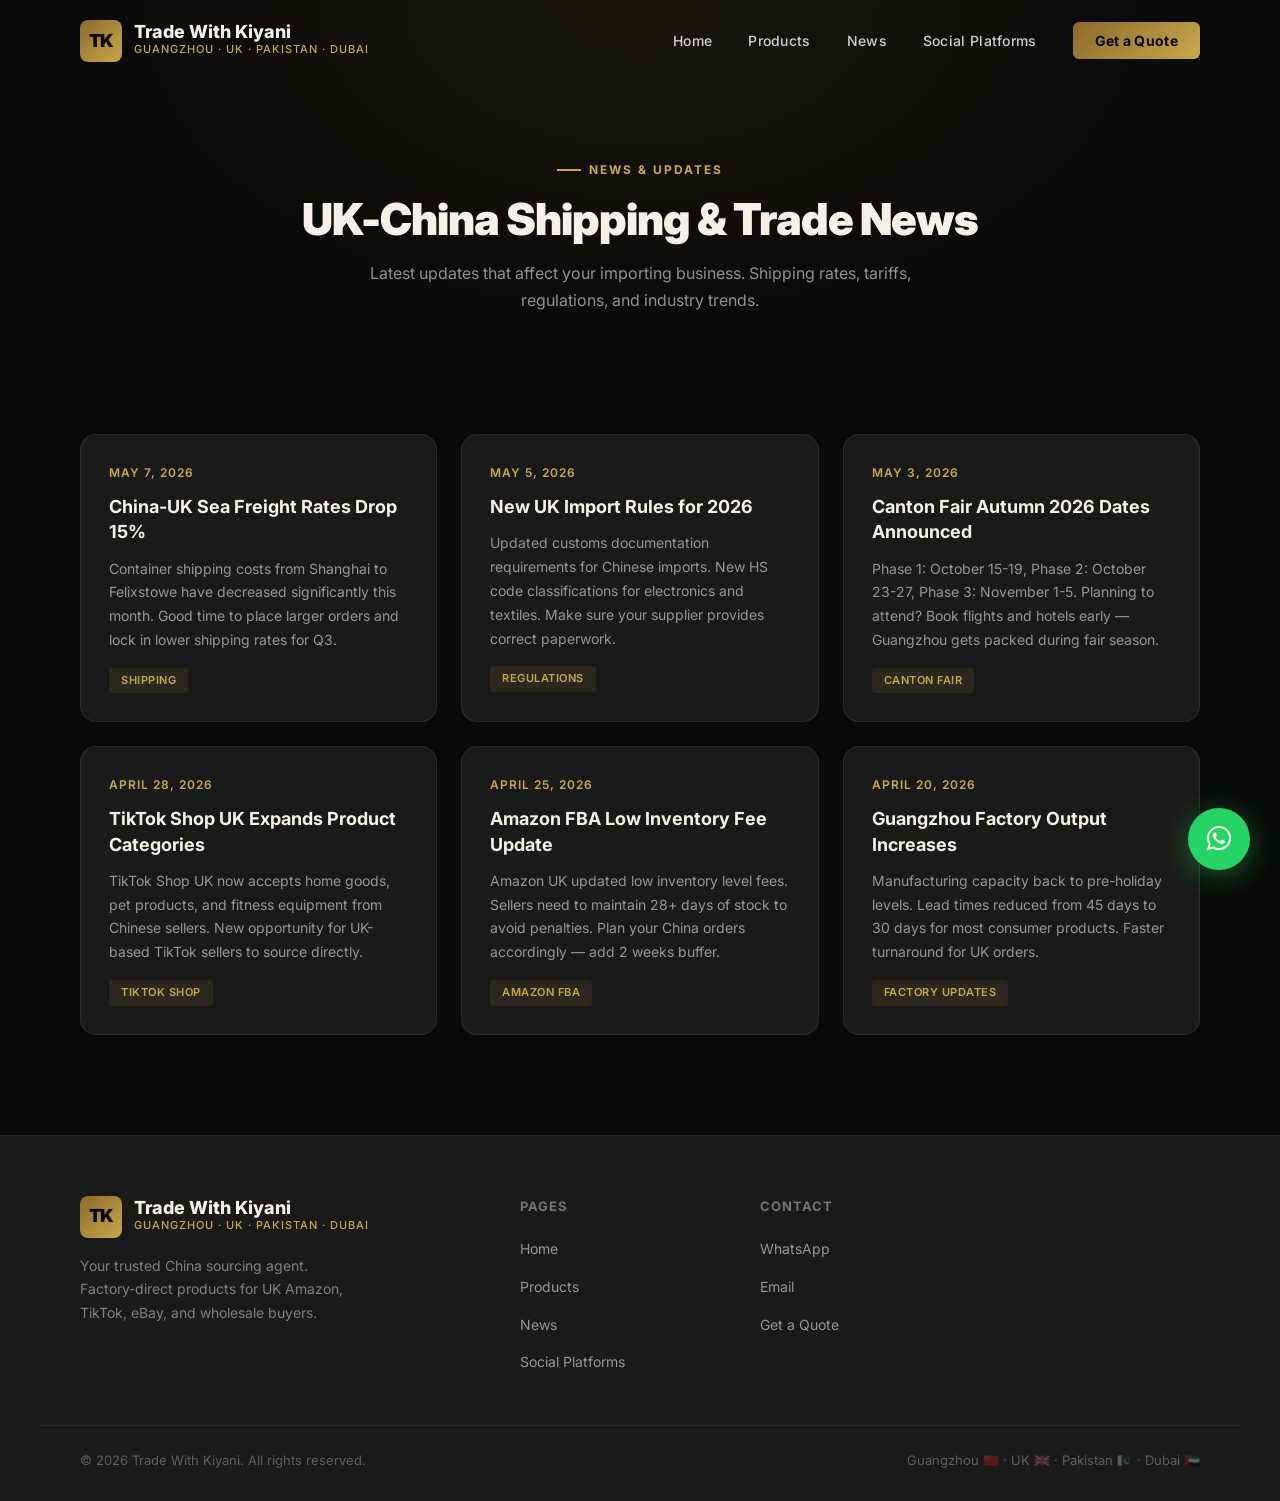
==== news.html @ b8f11bb5 "add website files" ====
<!DOCTYPE html>
<html lang="en">
<head>
    <meta charset="UTF-8">
    <meta name="viewport" content="width=device-width, initial-scale=1.0">
    <title>News | Trade With Kiyani — UK-China Shipping & Trade Updates</title>
    <meta name="description" content="Latest UK-China shipping rates, import regulations, Canton Fair dates, and trade news for Amazon FBA and TikTok Shop sellers.">
    <link href="https://fonts.googleapis.com/css2?family=Inter:wght@300;400;500;600;700;800;900&display=swap" rel="stylesheet">
    <link rel="stylesheet" href="https://cdnjs.cloudflare.com/ajax/libs/font-awesome/6.5.0/css/all.min.css">
    <link rel="stylesheet" href="css/style.css">
</head>
<body>

<!-- ─── NAVBAR ─── -->
<nav id="navbar">
    <div class="nav-container">
        <a href="index.html" class="nav-logo">
            <div class="logo-icon">TK</div>
            <div class="logo-text">
                <span>Trade With Kiyani</span>
                <span>Guangzhou · UK · Pakistan · Dubai</span>
            </div>
        </a>
        <ul class="nav-links">
            <li><a href="index.html">Home</a></li>
            <li><a href="products.html">Products</a></li>
            <li><a href="news.html">News</a></li>
            <li><a href="social-platforms.html">Social Platforms</a></li>
            <li><a href="index.html#contact" class="nav-cta">Get a Quote</a></li>
        </ul>
        <div class="hamburger" id="hamburger" onclick="toggleMenu()">
            <span></span><span></span><span></span>
        </div>
    </div>
</nav>

<!-- ─── MOBILE MENU ─── -->
<div class="mobile-menu" id="mobileMenu">
    <button class="mobile-close" onclick="toggleMenu()"><i class="fas fa-times"></i></button>
    <a href="index.html" onclick="toggleMenu()">Home</a>
    <a href="products.html" onclick="toggleMenu()">Products</a>
    <a href="news.html" onclick="toggleMenu()">News</a>
    <a href="social-platforms.html" onclick="toggleMenu()">Social Platforms</a>
    <a href="index.html#contact" onclick="toggleMenu()">Get a Quote</a>
</div>

<!-- ─── PAGE HEADER ─── -->
<section class="page-header">
    <div class="page-header-content">
        <div class="section-tag" style="justify-content:center; display:flex;">News & Updates</div>
        <h1 class="section-title" style="text-align:center;">UK-China Shipping & Trade News</h1>
        <p class="section-subtitle" style="margin:0 auto; text-align:center; max-width:600px;">
            Latest updates that affect your importing business. Shipping rates, tariffs, regulations, and industry trends.
        </p>
    </div>
</section>

<!-- ─── NEWS SECTION ─── -->
<section class="news" style="padding-top:40px;">
    <div class="section-container">
        <div class="news-grid">

            <!-- NEWS 1 — LATEST (always add new at top) -->
            <div class="news-card fade-in">
                <div class="news-date">May 7, 2026</div>
                <h3>China-UK Sea Freight Rates Drop 15%</h3>
                <p>Container shipping costs from Shanghai to Felixstowe have decreased significantly this month. Good time to place larger orders and lock in lower shipping rates for Q3.</p>
                <span class="news-tag">Shipping</span>
            </div>

            <!-- NEWS 2 -->
            <div class="news-card fade-in fade-in-delay-1">
                <div class="news-date">May 5, 2026</div>
                <h3>New UK Import Rules for 2026</h3>
                <p>Updated customs documentation requirements for Chinese imports. New HS code classifications for electronics and textiles. Make sure your supplier provides correct paperwork.</p>
                <span class="news-tag">Regulations</span>
            </div>

            <!-- NEWS 3 -->
            <div class="news-card fade-in fade-in-delay-2">
                <div class="news-date">May 3, 2026</div>
                <h3>Canton Fair Autumn 2026 Dates Announced</h3>
                <p>Phase 1: October 15-19, Phase 2: October 23-27, Phase 3: November 1-5. Planning to attend? Book flights and hotels early — Guangzhou gets packed during fair season.</p>
                <span class="news-tag">Canton Fair</span>
            </div>

            <!-- NEWS 4 -->
            <div class="news-card fade-in">
                <div class="news-date">April 28, 2026</div>
                <h3>TikTok Shop UK Expands Product Categories</h3>
                <p>TikTok Shop UK now accepts home goods, pet products, and fitness equipment from Chinese sellers. New opportunity for UK-based TikTok sellers to source directly.</p>
                <span class="news-tag">TikTok Shop</span>
            </div>

            <!-- NEWS 5 -->
            <div class="news-card fade-in fade-in-delay-1">
                <div class="news-date">April 25, 2026</div>
                <h3>Amazon FBA Low Inventory Fee Update</h3>
                <p>Amazon UK updated low inventory level fees. Sellers need to maintain 28+ days of stock to avoid penalties. Plan your China orders accordingly — add 2 weeks buffer.</p>
                <span class="news-tag">Amazon FBA</span>
            </div>

            <!-- NEWS 6 -->
            <div class="news-card fade-in fade-in-delay-2">
                <div class="news-date">April 20, 2026</div>
                <h3>Guangzhou Factory Output Increases</h3>
                <p>Manufacturing capacity back to pre-holiday levels. Lead times reduced from 45 days to 30 days for most consumer products. Faster turnaround for UK orders.</p>
                <span class="news-tag">Factory Updates</span>
            </div>

        </div>
    </div>
</section>

<!-- ─── FOOTER ─── -->
<footer>
    <div class="footer-grid">
        <div class="footer-brand">
            <a href="index.html" class="nav-logo" style="text-decoration:none;">
                <div class="logo-icon">TK</div>
                <div class="logo-text">
                    <span>Trade With Kiyani</span>
                    <span>Guangzhou · UK · Pakistan · Dubai</span>
                </div>
            </a>
            <p>Your trusted China sourcing agent. Factory-direct products for UK Amazon, TikTok, eBay, and wholesale buyers.</p>
        </div>
        <div class="footer-col">
            <h5>Pages</h5>
            <ul class="footer-links">
                <li><a href="index.html">Home</a></li>
                <li><a href="products.html">Products</a></li>
                <li><a href="news.html">News</a></li>
                <li><a href="social-platforms.html">Social Platforms</a></li>
            </ul>
        </div>
        <div class="footer-col">
            <h5>Contact</h5>
            <ul class="footer-links">
                <li><a href="https://wa.me/447775412819">WhatsApp</a></li>
                <li><a href="mailto:tradewithkiyani@gmail.com">Email</a></li>
                <li><a href="index.html#contact">Get a Quote</a></li>
            </ul>
        </div>
    </div>
    <div class="footer-bottom">
        <p>© 2026 Trade With Kiyani. All rights reserved.</p>
        <p>Guangzhou 🇨🇳 · UK 🇬🇧 · Pakistan 🇵🇰 · Dubai 🇦🇪</p>
    </div>
</footer>

<!-- ─── WHATSAPP FLOAT ─── -->
<div class="whatsapp-float">
    <div class="whatsapp-tooltip">Chat with Ali on WhatsApp</div>
    <a href="https://wa.me/447775412819" target="_blank" class="whatsapp-btn">
        <i class="fab fa-whatsapp"></i>
    </a>
</div>

<!-- ─── JAVASCRIPT ─── -->
<script>
    window.addEventListener('scroll', () => {
        const navbar = document.getElementById('navbar');
        if (window.scrollY > 50) navbar.classList.add('scrolled');
        else navbar.classList.remove('scrolled');
    });
    function toggleMenu() {
        document.getElementById('mobileMenu').classList.toggle('open');
    }
    const observer = new IntersectionObserver((entries) => {
        entries.forEach(entry => { if (entry.isIntersecting) entry.target.classList.add('visible'); });
    }, { threshold: 0.15 });
    document.querySelectorAll('.fade-in').forEach(el => observer.observe(el));
</script>

</body>
</html>
---- css/style.css ----
/* ─── TRADE WITH KIYANI — SHARED STYLES ─── */

* {
    margin: 0;
    padding: 0;
    box-sizing: border-box;
}

:root {
    --black: #0a0a0a;
    --dark: #111111;
    --dark-2: #1a1a1a;
    --dark-3: #222222;
    --gold: #C9A84C;
    --gold-light: #E8C97A;
    --gold-dark: #8B6B2A;
    --green: #25D366;
    --green-dark: #128C7E;
    --white: #F5F0E8;
    --grey: #888888;
    --transition: all 0.3s ease;
}

body {
    font-family: 'Inter', sans-serif;
    background-color: var(--black);
    color: var(--white);
    overflow-x: hidden;
    line-height: 1.6;
}

::-webkit-scrollbar {
    width: 6px;
}
::-webkit-scrollbar-track {
    background: var(--dark);
}
::-webkit-scrollbar-thumb {
    background: var(--gold);
    border-radius: 3px;
}

/* ─── NAVBAR ─── */
nav {
    position: fixed;
    top: 0;
    left: 0;
    width: 100%;
    z-index: 1000;
    padding: 20px 0;
    transition: var(--transition);
    background: transparent;
}

nav.scrolled {
    background: rgba(10, 10, 10, 0.97);
    padding: 14px 0;
    box-shadow: 0 2px 30px rgba(201, 168, 76, 0.15);
    border-bottom: 1px solid rgba(201, 168, 76, 0.2);
}

.nav-container {
    max-width: 1200px;
    margin: 0 auto;
    padding: 0 40px;
    display: flex;
    align-items: center;
    justify-content: space-between;
}

.nav-logo {
    display: flex;
    align-items: center;
    gap: 12px;
    text-decoration: none;
}

.logo-icon {
    width: 42px;
    height: 42px;
    background: linear-gradient(135deg, var(--gold-dark), var(--gold));
    border-radius: 8px;
    display: flex;
    align-items: center;
    justify-content: center;
    font-weight: 900;
    font-size: 18px;
    color: var(--black);
    letter-spacing: -1px;
}

.logo-text {
    display: flex;
    flex-direction: column;
}

.logo-text span:first-child {
    font-size: 18px;
    font-weight: 800;
    color: var(--white);
    line-height: 1;
}

.logo-text span:last-child {
    font-size: 11px;
    color: var(--gold);
    font-weight: 500;
    letter-spacing: 1px;
    text-transform: uppercase;
}

.nav-links {
    display: flex;
    align-items: center;
    gap: 36px;
    list-style: none;
}

.nav-links a {
    text-decoration: none;
    color: rgba(255, 255, 255, 0.8);
    font-size: 14px;
    font-weight: 500;
    transition: var(--transition);
    letter-spacing: 0.3px;
}

.nav-links a:hover {
    color: var(--gold);
}

.nav-cta {
    background: linear-gradient(135deg, var(--gold-dark), var(--gold)) !important;
    color: var(--black) !important;
    padding: 10px 22px !important;
    border-radius: 6px !important;
    font-weight: 700 !important;
    transition: var(--transition) !important;
}

.nav-cta:hover {
    background: var(--gold-light) !important;
    transform: translateY(-1px);
}

.hamburger {
    display: none;
    flex-direction: column;
    gap: 5px;
    cursor: pointer;
    padding: 4px;
}

.hamburger span {
    width: 26px;
    height: 2px;
    background: var(--white);
    border-radius: 2px;
    transition: var(--transition);
}

/* ─── HERO ─── */
.hero {
    min-height: 100vh;
    display: flex;
    align-items: center;
    position: relative;
    overflow: hidden;
    background: var(--black);
}

.hero-bg {
    position: absolute;
    inset: 0;
    background:
        radial-gradient(ellipse at 20% 50%, rgba(201, 168, 76, 0.12) 0%, transparent 60%),
        radial-gradient(ellipse at 80% 20%, rgba(201, 168, 76, 0.08) 0%, transparent 50%);
}

.hero-grid {
    position: absolute;
    inset: 0;
    background-image:
        linear-gradient(rgba(201, 168, 76, 0.04) 1px, transparent 1px),
        linear-gradient(90deg, rgba(201, 168, 76, 0.04) 1px, transparent 1px);
    background-size: 60px 60px;
}

.hero-container {
    max-width: 1200px;
    margin: 0 auto;
    padding: 120px 40px 80px;
    display: grid;
    grid-template-columns: 1fr 1fr;
    gap: 80px;
    align-items: center;
    position: relative;
    z-index: 2;
}

.hero-badge {
    display: inline-flex;
    align-items: center;
    gap: 8px;
    background: rgba(201, 168, 76, 0.12);
    border: 1px solid rgba(201, 168, 76, 0.3);
    border-radius: 50px;
    padding: 8px 16px;
    font-size: 12px;
    font-weight: 600;
    color: var(--gold);
    letter-spacing: 1px;
    text-transform: uppercase;
    margin-bottom: 24px;
}

.hero-badge i {
    font-size: 10px;
    animation: pulse 2s infinite;
}

@keyframes pulse {
    0%, 100% { opacity: 1; }
    50% { opacity: 0.4; }
}

.hero-title {
    font-size: clamp(36px, 5vw, 62px);
    font-weight: 900;
    line-height: 1.08;
    margin-bottom: 24px;
    letter-spacing: -1.5px;
}

.hero-title .accent {
    color: var(--gold);
    display: block;
}

.hero-subtitle {
    font-size: 17px;
    color: rgba(255, 255, 255, 0.65);
    line-height: 1.7;
    margin-bottom: 40px;
    max-width: 480px;
    font-weight: 400;
}

.hero-buttons {
    display: flex;
    gap: 16px;
    flex-wrap: wrap;
}

.btn-primary {
    display: inline-flex;
    align-items: center;
    gap: 10px;
    background: linear-gradient(135deg, var(--gold-dark), var(--gold));
    color: var(--black);
    padding: 16px 32px;
    border-radius: 8px;
    text-decoration: none;
    font-weight: 700;
    font-size: 15px;
    transition: var(--transition);
    border: 2px solid var(--gold);
}

.btn-primary:hover {
    background: var(--gold-light);
    border-color: var(--gold-light);
    transform: translateY(-2px);
    box-shadow: 0 12px 40px rgba(201, 168, 76, 0.35);
}

.btn-whatsapp {
    display: inline-flex;
    align-items: center;
    gap: 10px;
    background: linear-gradient(135deg, var(--green), var(--green-dark));
    color: var(--white);
    padding: 16px 32px;
    border-radius: 8px;
    text-decoration: none;
    font-weight: 700;
    font-size: 15px;
    transition: var(--transition);
    border: 2px solid var(--green);
}

.btn-whatsapp:hover {
    transform: translateY(-2px);
    box-shadow: 0 12px 40px rgba(37, 211, 102, 0.35);
}

.hero-stats {
    display: grid;
    grid-template-columns: repeat(3, 1fr);
    gap: 24px;
    margin-top: 60px;
    padding-top: 40px;
    border-top: 1px solid rgba(255, 255, 255, 0.08);
}

.stat-item {
    text-align: left;
}

.stat-number {
    font-size: 32px;
    font-weight: 900;
    color: var(--gold);
    line-height: 1;
    margin-bottom: 6px;
    letter-spacing: -1px;
}

.stat-label {
    font-size: 13px;
    color: rgba(255, 255, 255, 0.5);
    font-weight: 400;
    line-height: 1.4;
}

.hero-visual {
    position: relative;
}

.hero-card {
    background: var(--dark-2);
    border: 1px solid rgba(255, 255, 255, 0.08);
    border-radius: 20px;
    padding: 40px;
    position: relative;
    overflow: hidden;
}

.hero-card::before {
    content: '';
    position: absolute;
    top: 0;
    left: 0;
    right: 0;
    height: 3px;
    background: linear-gradient(90deg, var(--gold), transparent);
}

.card-header {
    display: flex;
    align-items: center;
    gap: 16px;
    margin-bottom: 32px;
}

.card-avatar {
    width: 64px;
    height: 64px;
    background: linear-gradient(135deg, var(--gold-dark), var(--gold));
    border-radius: 16px;
    display: flex;
    align-items: center;
    justify-content: center;
    font-size: 28px;
    font-weight: 900;
    color: var(--black);
    flex-shrink: 0;
}

.card-info h3 {
    font-size: 18px;
    font-weight: 700;
    margin-bottom: 4px;
    color: var(--white);
}

.card-info p {
    font-size: 13px;
    color: rgba(255, 255, 255, 0.5);
}

.card-info .location {
    display: flex;
    align-items: center;
    gap: 6px;
    color: var(--gold);
    font-size: 13px;
    font-weight: 500;
    margin-top: 4px;
}

.card-features {
    display: flex;
    flex-direction: column;
    gap: 16px;
}

.card-feature {
    display: flex;
    align-items: center;
    gap: 14px;
    padding: 14px 18px;
    background: rgba(255, 255, 255, 0.03);
    border: 1px solid rgba(255, 255, 255, 0.06);
    border-radius: 10px;
    transition: var(--transition);
}

.card-feature:hover {
    border-color: rgba(201, 168, 76, 0.3);
    background: rgba(201, 168, 76, 0.05);
}

.card-feature-icon {
    width: 36px;
    height: 36px;
    background: rgba(201, 168, 76, 0.15);
    border-radius: 8px;
    display: flex;
    align-items: center;
    justify-content: center;
    color: var(--gold);
    font-size: 14px;
    flex-shrink: 0;
}

.card-feature-text {
    font-size: 14px;
    font-weight: 500;
    color: rgba(255, 255, 255, 0.85);
}

.card-feature-sub {
    font-size: 12px;
    color: rgba(255, 255, 255, 0.4);
    margin-top: 2px;
}

.floating-badge {
    position: absolute;
    bottom: -16px;
    right: 30px;
    background: var(--green);
    color: var(--white);
    padding: 10px 20px;
    border-radius: 50px;
    font-size: 13px;
    font-weight: 700;
    display: flex;
    align-items: center;
    gap: 8px;
    box-shadow: 0 8px 30px rgba(37, 211, 102, 0.4);
    animation: float 3s ease-in-out infinite;
}

@keyframes float {
    0%, 100% { transform: translateY(0); }
    50% { transform: translateY(-6px); }
}

/* ─── TRUST BAR ─── */
.trust-bar {
    background: var(--dark-2);
    border-top: 1px solid rgba(255, 255, 255, 0.06);
    border-bottom: 1px solid rgba(255, 255, 255, 0.06);
    padding: 20px 0;
}

.trust-bar-inner {
    max-width: 1200px;
    margin: 0 auto;
    padding: 0 40px;
    display: flex;
    align-items: center;
    justify-content: space-between;
    gap: 20px;
    flex-wrap: wrap;
}

.trust-item {
    display: flex;
    align-items: center;
    gap: 10px;
    font-size: 13px;
    color: rgba(255, 255, 255, 0.6);
    font-weight: 500;
}

.trust-item i {
    color: var(--gold);
    font-size: 14px;
}

/* ─── SECTION STYLES ─── */
section {
    padding: 100px 0;
}

.section-container {
    max-width: 1200px;
    margin: 0 auto;
    padding: 0 40px;
}

.section-tag {
    display: inline-flex;
    align-items: center;
    gap: 8px;
    font-size: 12px;
    font-weight: 700;
    color: var(--gold);
    letter-spacing: 2px;
    text-transform: uppercase;
    margin-bottom: 16px;
}

.section-tag::before {
    content: '';
    width: 24px;
    height: 2px;
    background: var(--gold);
}

.section-title {
    font-size: clamp(28px, 4vw, 44px);
    font-weight: 900;
    line-height: 1.1;
    letter-spacing: -1px;
    margin-bottom: 16px;
}

.section-subtitle {
    font-size: 16px;
    color: rgba(255, 255, 255, 0.55);
    line-height: 1.7;
    max-width: 560px;
}

.section-header {
    margin-bottom: 60px;
}

/* ─── PAGE HEADER ─── */
.page-header {
    padding: 160px 0 80px;
    text-align: center;
    position: relative;
    background: var(--black);
}

.page-header::before {
    content: '';
    position: absolute;
    inset: 0;
    background: radial-gradient(ellipse at 50% 0%, rgba(201, 168, 76, 0.08) 0%, transparent 60%);
}

.page-header-content {
    position: relative;
    z-index: 2;
}

/* ─── MARKETS ─── */
.markets {
    background: var(--dark);
}

.markets-grid {
    display: grid;
    grid-template-columns: repeat(3, 1fr);
    gap: 30px;
}

.market-card {
    background: var(--dark-2);
    border: 1px solid rgba(255, 255, 255, 0.07);
    border-radius: 20px;
    padding: 40px 32px;
    position: relative;
    overflow: hidden;
    transition: var(--transition);
}

.market-card::before {
    content: '';
    position: absolute;
    top: 0;
    left: 0;
    right: 0;
    height: 3px;
    background: var(--gold);
    transform: scaleX(0);
    transition: var(--transition);
}

.market-card:hover {
    border-color: rgba(201, 168, 76, 0.25);
    transform: translateY(-6px);
    box-shadow: 0 20px 60px rgba(0, 0, 0, 0.4);
}

.market-card:hover::before {
    transform: scaleX(1);
}

.market-flag {
    font-size: 52px;
    margin-bottom: 20px;
    display: block;
    line-height: 1;
}

.market-card h3 {
    font-size: 22px;
    font-weight: 800;
    margin-bottom: 8px;
    letter-spacing: -0.3px;
}

.market-sub {
    font-size: 13px;
    color: var(--gold);
    font-weight: 600;
    text-transform: uppercase;
    letter-spacing: 1px;
    margin-bottom: 16px;
}

.market-card p {
    font-size: 14px;
    color: rgba(255, 255, 255, 0.55);
    line-height: 1.7;
    margin-bottom: 24px;
}

.market-targets {
    list-style: none;
    display: flex;
    flex-direction: column;
    gap: 10px;
}

.market-targets li {
    display: flex;
    align-items: center;
    gap: 10px;
    font-size: 13px;
    color: rgba(255, 255, 255, 0.7);
}

.market-targets li i {
    color: var(--gold);
    font-size: 11px;
    flex-shrink: 0;
}

/* ─── HOW IT WORKS ─── */
.how-it-works {
    background: var(--black);
}

.steps-grid {
    display: grid;
    grid-template-columns: repeat(4, 1fr);
    gap: 0;
    position: relative;
}

.steps-grid::before {
    content: '';
    position: absolute;
    top: 40px;
    left: 12.5%;
    right: 12.5%;
    height: 1px;
    background: linear-gradient(90deg, transparent, var(--gold), var(--gold), transparent);
    opacity: 0.3;
}

.step-item {
    text-align: center;
    padding: 0 20px;
    position: relative;
}

.step-number {
    width: 80px;
    height: 80px;
    background: var(--dark-2);
    border: 2px solid rgba(201, 168, 76, 0.3);
    border-radius: 50%;
    display: flex;
    align-items: center;
    justify-content: center;
    margin: 0 auto 28px;
    font-size: 28px;
    font-weight: 900;
    color: var(--gold);
    position: relative;
    z-index: 2;
    transition: var(--transition);
}

.step-item:hover .step-number {
    background: var(--gold);
    color: var(--black);
    border-color: var(--gold);
    transform: scale(1.1);
}

.step-item h3 {
    font-size: 17px;
    font-weight: 800;
    margin-bottom: 12px;
}

.step-item p {
    font-size: 13px;
    color: rgba(255, 255, 255, 0.5);
    line-height: 1.7;
}

/* ─── PRODUCTS ─── */
.products {
    background: var(--dark);
}

.products-grid {
    display: grid;
    grid-template-columns: repeat(3, 1fr);
    gap: 24px;
}

.product-card {
    background: var(--dark-2);
    border: 1px solid rgba(255, 255, 255, 0.07);
    border-radius: 16px;
    overflow: hidden;
    transition: var(--transition);
}

.product-card:hover {
    border-color: rgba(201, 168, 76, 0.25);
    transform: translateY(-6px);
    box-shadow: 0 20px 60px rgba(0, 0, 0, 0.4);
}

.product-image {
    height: 200px;
    background: linear-gradient(135deg, var(--dark-3), var(--dark-2));
    display: flex;
    align-items: center;
    justify-content: center;
    font-size: 60px;
}

.product-info {
    padding: 24px;
}

.product-info h3 {
    font-size: 18px;
    font-weight: 700;
    margin-bottom: 8px;
}

.product-info p {
    font-size: 14px;
    color: rgba(255, 255, 255, 0.55);
    line-height: 1.6;
    margin-bottom: 16px;
}

.product-price {
    font-size: 20px;
    font-weight: 800;
    color: var(--gold);
    margin-bottom: 16px;
}

.product-btn {
    display: inline-flex;
    align-items: center;
    gap: 8px;
    background: rgba(201, 168, 76, 0.1);
    color: var(--gold);
    padding: 10px 20px;
    border-radius: 6px;
    text-decoration: none;
    font-weight: 600;
    font-size: 13px;
    border: 1px solid rgba(201, 168, 76, 0.3);
    transition: var(--transition);
}

.product-btn:hover {
    background: var(--gold);
    color: var(--black);
}

/* ─── NEWS ─── */
.news {
    background: var(--black);
}

.news-grid {
    display: grid;
    grid-template-columns: repeat(3, 1fr);
    gap: 24px;
}

.news-card {
    background: var(--dark-2);
    border: 1px solid rgba(255, 255, 255, 0.07);
    border-radius: 16px;
    padding: 28px;
    transition: var(--transition);
}

.news-card:hover {
    border-color: rgba(201, 168, 76, 0.25);
    transform: translateY(-4px);
}

.news-date {
    font-size: 12px;
    color: var(--gold);
    font-weight: 600;
    text-transform: uppercase;
    letter-spacing: 1px;
    margin-bottom: 12px;
}

.news-card h3 {
    font-size: 18px;
    font-weight: 700;
    margin-bottom: 12px;
    line-height: 1.4;
}

.news-card p {
    font-size: 14px;
    color: rgba(255, 255, 255, 0.55);
    line-height: 1.7;
}

.news-tag {
    display: inline-block;
    background: rgba(201, 168, 76, 0.1);
    color: var(--gold);
    padding: 4px 12px;
    border-radius: 4px;
    font-size: 11px;
    font-weight: 600;
    text-transform: uppercase;
    letter-spacing: 0.5px;
    margin-top: 16px;
}

/* ─── SOCIAL PLATFORMS ─── */
.social {
    background: var(--dark);
}

.social-grid {
    display: grid;
    grid-template-columns: repeat(2, 1fr);
    gap: 24px;
}

.social-card {
    background: var(--dark-2);
    border: 1px solid rgba(255, 255, 255, 0.07);
    border-radius: 16px;
    padding: 32px;
    text-align: center;
    transition: var(--transition);
    text-decoration: none;
    color: var(--white);
    display: flex;
    flex-direction: column;
    align-items: center;
    gap: 16px;
}

.social-card:hover {
    border-color: rgba(201, 168, 76, 0.25);
    transform: translateY(-4px);
}

.social-card i {
    font-size: 48px;
    margin-bottom: 8px;
}

.social-card.tiktok i { color: #69C9D0; }
.social-card.instagram i { color: #E4405F; }
.social-card.facebook i { color: #1877F2; }
.social-card.linkedin i { color: #0A66C2; }
.social-card.telegram i { color: #26A5E4; }
.social-card.snapchat i { color: #FFFC00; }

.social-card h3 {
    font-size: 20px;
    font-weight: 700;
}

.social-card p {
    font-size: 14px;
    color: rgba(255, 255, 255, 0.55);
}

.tiktok-embed {
    background: var(--dark-2);
    border: 1px solid rgba(255, 255, 255, 0.07);
    border-radius: 16px;
    padding: 40px;
    text-align: center;
    margin-top: 40px;
}

.tiktok-embed h3 {
    font-size: 22px;
    font-weight: 800;
    margin-bottom: 24px;
}

.tiktok-video-grid {
    display: grid;
    grid-template-columns: repeat(3, 1fr);
    gap: 24px;
}

.tiktok-video {
    height: 300px;
    background: linear-gradient(135deg, var(--dark-3), var(--dark-2));
    border-radius: 12px;
    display: flex;
    align-items: center;
    justify-content: center;
    font-size: 48px;
    position: relative;
}

.tiktok-play {
    width: 60px;
    height: 60px;
    background: rgba(255, 255, 255, 0.1);
    border-radius: 50%;
    display: flex;
    align-items: center;
    justify-content: center;
    color: var(--white);
    font-size: 24px;
    backdrop-filter: blur(10px);
}

/* ─── CONTACT ─── */
.contact {
    background: var(--dark);
}

.contact-grid {
    display: grid;
    grid-template-columns: 1fr 1.5fr;
    gap: 60px;
    align-items: start;
}

.contact-info h2 {
    font-size: clamp(24px, 3vw, 36px);
    font-weight: 900;
    line-height: 1.2;
    letter-spacing: -0.5px;
    margin-bottom: 16px;
}

.contact-info p {
    font-size: 15px;
    color: rgba(255, 255, 255, 0.55);
    line-height: 1.7;
    margin-bottom: 36px;
}

.contact-methods {
    display: flex;
    flex-direction: column;
    gap: 16px;
}

.contact-method {
    display: flex;
    align-items: center;
    gap: 16px;
    padding: 18px 20px;
    background: rgba(255, 255, 255, 0.04);
    border: 1px solid rgba(255, 255, 255, 0.07);
    border-radius: 12px;
    text-decoration: none;
    color: var(--white);
    transition: var(--transition);
}

.contact-method:hover {
    border-color: rgba(201, 168, 76, 0.3);
    transform: translateX(4px);
}

.contact-method-icon {
    width: 44px;
    height: 44px;
    background: rgba(201, 168, 76, 0.12);
    border-radius: 10px;
    display: flex;
    align-items: center;
    justify-content: center;
    color: var(--gold);
    font-size: 18px;
    flex-shrink: 0;
}

.contact-method-text span {
    display: block;
    font-size: 11px;
    color: rgba(255, 255, 255, 0.4);
    text-transform: uppercase;
    letter-spacing: 1px;
    margin-bottom: 2px;
}

.contact-method-text strong {
    font-size: 14px;
    font-weight: 600;
}

.form-embed {
    background: var(--dark-2);
    border: 1px solid rgba(255, 255, 255, 0.08);
    border-radius: 20px;
    padding: 40px;
}

.form-embed h3 {
    font-size: 22px;
    font-weight: 800;
    margin-bottom: 8px;
}

.form-embed p {
    font-size: 14px;
    color: rgba(255, 255, 255, 0.5);
    margin-bottom: 32px;
}

.form-link {
    display: inline-flex;
    align-items: center;
    gap: 10px;
    background: linear-gradient(135deg, var(--gold-dark), var(--gold));
    color: var(--black);
    padding: 16px 32px;
    border-radius: 8px;
    text-decoration: none;
    font-weight: 700;
    font-size: 15px;
    transition: var(--transition);
}

.form-link:hover {
    background: var(--gold-light);
    transform: translateY(-2px);
}

.form-iframe {
    width: 100%;
    height: 700px;
    border: none;
    border-radius: 12px;
}

/* ─── FOOTER ─── */
footer {
    background: var(--dark-2);
    border-top: 1px solid rgba(255, 255, 255, 0.06);
    padding: 60px 0 30px;
}

.footer-grid {
    max-width: 1200px;
    margin: 0 auto;
    padding: 0 40px;
    display: grid;
    grid-template-columns: 2fr 1fr 1fr 1fr;
    gap: 40px;
    margin-bottom: 50px;
}

.footer-brand p {
    font-size: 14px;
    color: rgba(255, 255, 255, 0.45);
    line-height: 1.7;
    margin-top: 16px;
    max-width: 280px;
}

.footer-col h5 {
    font-size: 13px;
    font-weight: 700;
    text-transform: uppercase;
    letter-spacing: 1px;
    color: rgba(255, 255, 255, 0.4);
    margin-bottom: 20px;
}

.footer-links {
    list-style: none;
    display: flex;
    flex-direction: column;
    gap: 12px;
}

.footer-links a {
    text-decoration: none;
    color: rgba(255, 255, 255, 0.55);
    font-size: 14px;
    transition: var(--transition);
}

.footer-links a:hover {
    color: var(--gold);
}

.footer-bottom {
    max-width: 1200px;
    margin: 0 auto;
    padding: 24px 40px 0;
    border-top: 1px solid rgba(255, 255, 255, 0.06);
    display: flex;
    align-items: center;
    justify-content: space-between;
    flex-wrap: wrap;
    gap: 16px;
}

.footer-bottom p {
    font-size: 13px;
    color: rgba(255, 255, 255, 0.3);
}

.footer-bottom a {
    color: var(--gold);
    text-decoration: none;
}

/* ─── WHATSAPP FLOAT ─── */
.whatsapp-float {
    position: fixed;
    bottom: 30px;
    right: 30px;
    z-index: 9999;
    display: flex;
    flex-direction: column;
    align-items: flex-end;
    gap: 12px;
}

.whatsapp-tooltip {
    background: var(--dark-2);
    border: 1px solid rgba(255, 255, 255, 0.1);
    border-radius: 10px;
    padding: 10px 16px;
    font-size: 13px;
    font-weight: 500;
    color: var(--white);
    white-space: nowrap;
    opacity: 0;
    transform: translateY(8px);
    transition: var(--transition);
    pointer-events: none;
}

.whatsapp-float:hover .whatsapp-tooltip {
    opacity: 1;
    transform: translateY(0);
}

.whatsapp-btn {
    width: 62px;
    height: 62px;
    background: var(--green);
    border-radius: 50%;
    display: flex;
    align-items: center;
    justify-content: center;
    text-decoration: none;
    box-shadow: 0 6px 30px rgba(37, 211, 102, 0.4);
    transition: var(--transition);
    animation: wa-pulse 3s ease-in-out infinite;
}

.whatsapp-btn:hover {
    transform: scale(1.12);
    box-shadow: 0 10px 40px rgba(37, 211, 102, 0.55);
}

.whatsapp-btn i {
    font-size: 28px;
    color: var(--white);
}

@keyframes wa-pulse {
    0%, 100% { box-shadow: 0 6px 30px rgba(37, 211, 102, 0.4); }
    50% { box-shadow: 0 6px 50px rgba(37, 211, 102, 0.7); }
}

/* ─── MOBILE MENU ─── */
.mobile-menu {
    position: fixed;
    top: 0;
    left: 0;
    width: 100%;
    height: 100vh;
    background: rgba(10, 10, 10, 0.98);
    z-index: 999;
    display: flex;
    flex-direction: column;
    align-items: center;
    justify-content: center;
    gap: 32px;
    opacity: 0;
    pointer-events: none;
    transition: opacity 0.3s ease;
}

.mobile-menu.open {
    opacity: 1;
    pointer-events: all;
}

.mobile-menu a {
    text-decoration: none;
    color: var(--white);
    font-size: 24px;
    font-weight: 700;
    transition: var(--transition);
}

.mobile-menu a:hover {
    color: var(--gold);
}

.mobile-close {
    position: absolute;
    top: 24px;
    right: 24px;
    background: none;
    border: none;
    color: var(--white);
    font-size: 28px;
    cursor: pointer;
}

/* ─── RESPONSIVE ─── */
@media (max-width: 1024px) {
    .markets-grid,
    .products-grid,
    .news-grid,
    .tiktok-video-grid { grid-template-columns: repeat(2, 1fr); }
    .social-grid { grid-template-columns: 1fr; }
    .footer-grid { grid-template-columns: 1fr 1fr; }
    .contact-grid { grid-template-columns: 1fr; }
}

@media (max-width: 768px) {
    section { padding: 70px 0; }
    .nav-links { display: none; }
    .hamburger { display: flex; }
    .hero-container { grid-template-columns: 1fr; gap: 50px; padding: 100px 24px 60px; }
    .hero-stats { grid-template-columns: repeat(3, 1fr); }
    .steps-grid { grid-template-columns: repeat(2, 1fr); gap: 30px; }
    .steps-grid::before { display: none; }
    .markets-grid,
    .products-grid,
    .news-grid,
    .tiktok-video-grid { grid-template-columns: 1fr; }
    .section-container { padding: 0 24px; }
    .nav-container { padding: 0 24px; }
    .trust-bar-inner { padding: 0 24px; }
    .footer-bottom { padding: 20px 24px 0; flex-direction: column; text-align: center; }
    .hero-buttons { flex-direction: column; }
    .btn-primary, .btn-whatsapp { justify-content: center; }
    .form-embed { padding: 28px 24px; }
}

@media (max-width: 480px) {
    .hero-stats { grid-template-columns: 1fr; gap: 16px; }
    .steps-grid { grid-template-columns: 1fr; }
}

/* ─── ANIMATIONS ─── */
.fade-in {
    opacity: 0;
    transform: translateY(30px);
    transition: opacity 0.6s ease, transform 0.6s ease;
}

.fade-in.visible {
    opacity: 1;
    transform: translateY(0);
}

.fade-in-delay-1 { transition-delay: 0.1s; }
.fade-in-delay-2 { transition-delay: 0.2s; }
.fade-in-delay-3 { transition-delay: 0.3s; }
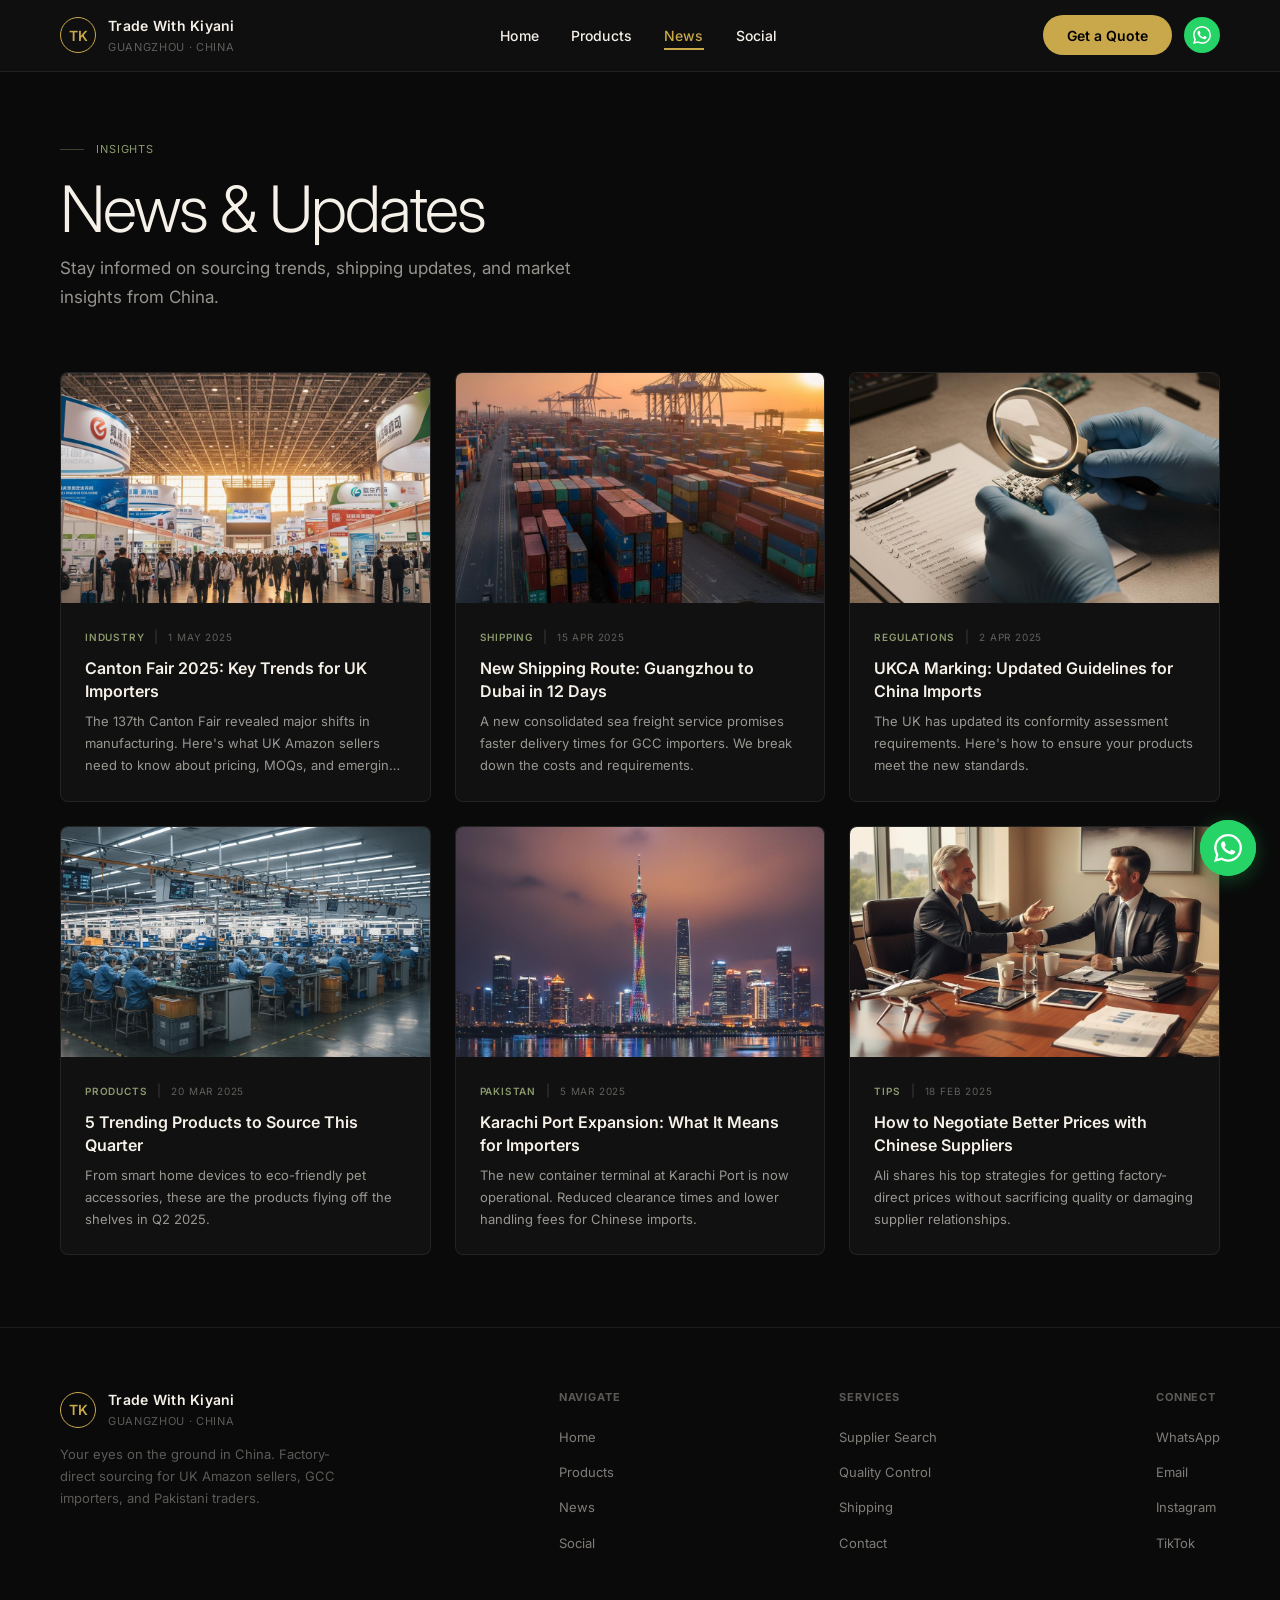
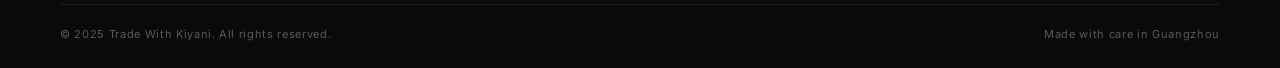
==== commit aeb485c5: "version 2 Tradeofkiyani" ====
--- a/news.html
+++ b/news.html
@@ -1,177 +1,181 @@
 <!DOCTYPE html>
 <html lang="en">
 <head>
-    <meta charset="UTF-8">
-    <meta name="viewport" content="width=device-width, initial-scale=1.0">
-    <title>News | Trade With Kiyani — UK-China Shipping & Trade Updates</title>
-    <meta name="description" content="Latest UK-China shipping rates, import regulations, Canton Fair dates, and trade news for Amazon FBA and TikTok Shop sellers.">
-    <link href="https://fonts.googleapis.com/css2?family=Inter:wght@300;400;500;600;700;800;900&display=swap" rel="stylesheet">
-    <link rel="stylesheet" href="https://cdnjs.cloudflare.com/ajax/libs/font-awesome/6.5.0/css/all.min.css">
-    <link rel="stylesheet" href="css/style.css">
+  <meta charset="UTF-8" />
+  <meta name="viewport" content="width=device-width, initial-scale=1.0" />
+  <title>News | Trade With Kiyani — Sourcing Insights & Updates</title>
+  <meta name="description" content="Stay informed on sourcing trends, shipping updates, and market insights from China for UK, GCC, and Pakistan importers." />
+  <link rel="preconnect" href="https://fonts.googleapis.com" />
+  <link rel="stylesheet" href="https://fonts.googleapis.com/css2?family=Inter:wght@300;400;500;600;700&display=swap" />
+  <link rel="stylesheet" href="css/style.css" />
 </head>
 <body>
 
-<!-- ─── NAVBAR ─── -->
-<nav id="navbar">
-    <div class="nav-container">
-        <a href="index.html" class="nav-logo">
-            <div class="logo-icon">TK</div>
-            <div class="logo-text">
-                <span>Trade With Kiyani</span>
-                <span>Guangzhou · UK · Pakistan · Dubai</span>
-            </div>
-        </a>
-        <ul class="nav-links">
-            <li><a href="index.html">Home</a></li>
-            <li><a href="products.html">Products</a></li>
-            <li><a href="news.html">News</a></li>
-            <li><a href="social-platforms.html">Social Platforms</a></li>
-            <li><a href="index.html#contact" class="nav-cta">Get a Quote</a></li>
-        </ul>
-        <div class="hamburger" id="hamburger" onclick="toggleMenu()">
-            <span></span><span></span><span></span>
-        </div>
+<!-- ==================== NAVIGATION ==================== -->
+<nav class="navbar scrolled" id="navbar">
+  <div class="nav-container">
+    <a href="index.html" class="nav-logo">
+      <div class="logo-icon">TK</div>
+      <div><div class="logo-text">Trade With Kiyani</div><div class="logo-sub">Guangzhou &middot; China</div></div>
+    </a>
+    <ul class="nav-links">
+      <li><a href="index.html">Home</a></li>
+      <li><a href="products.html">Products</a></li>
+      <li><a href="news.html" class="active">News</a></li>
+      <li><a href="social.html">Social</a></li>
+    </ul>
+    <div style="display:flex;align-items:center;gap:12px;" class="nav-cta-group">
+      <a href="index.html#contact" class="nav-cta">Get a Quote</a>
+      <a href="https://wa.me/447775412819" target="_blank" class="nav-whatsapp" aria-label="WhatsApp">
+        <svg width="18" height="18" viewBox="0 0 24 24" fill="white"><path d="M17.472 14.382c-.297-.149-1.758-.867-2.03-.967-.273-.099-.471-.148-.67.15-.197.297-.767.966-.94 1.164-.173.199-.347.223-.644.075-.297-.15-1.255-.463-2.39-1.475-.883-.788-1.48-1.761-1.653-2.059-.173-.297-.018-.458.13-.606.134-.133.298-.347.446-.52.149-.174.198-.298.298-.497.099-.198.05-.371-.025-.52-.075-.149-.669-1.612-.916-2.207-.242-.579-.487-.5-.669-.51-.173-.008-.371-.01-.57-.01-.198 0-.52.074-.792.372-.272.297-1.04 1.016-1.04 2.479 0 1.462 1.065 2.875 1.213 3.074.149.198 2.096 3.2 5.077 4.487.709.306 1.262.489 1.694.625.712.227 1.36.195 1.871.118.571-.085 1.758-.719 2.006-1.413.248-.694.248-1.289.173-1.413-.074-.124-.272-.198-.57-.347m-5.421 7.403h-.004a9.87 9.87 0 01-5.031-1.378l-.361-.214-3.741.982.998-3.648-.235-.374a9.86 9.86 0 01-1.51-5.26c.001-5.45 4.436-9.884 9.888-9.884 2.64 0 5.122 1.03 6.988 2.898a9.825 9.825 0 012.893 6.994c-.003 5.45-4.437 9.884-9.885 9.884m8.413-18.297A11.815 11.815 0 0012.05 0C5.495 0 .16 5.335.157 11.892c0 2.096.547 4.142 1.588 5.945L.057 24l6.305-1.654a11.882 11.882 0 005.683 1.448h.005c6.554 0 11.89-5.335 11.893-11.893a11.821 11.821 0 00-3.48-8.413z"/></svg>
+      </a>
     </div>
+    <button class="hamburger" id="hamburger" onclick="toggleMenu()" aria-label="Menu"><span></span><span></span><span></span></button>
+  </div>
 </nav>
 
-<!-- ─── MOBILE MENU ─── -->
 <div class="mobile-menu" id="mobileMenu">
-    <button class="mobile-close" onclick="toggleMenu()"><i class="fas fa-times"></i></button>
-    <a href="index.html" onclick="toggleMenu()">Home</a>
-    <a href="products.html" onclick="toggleMenu()">Products</a>
-    <a href="news.html" onclick="toggleMenu()">News</a>
-    <a href="social-platforms.html" onclick="toggleMenu()">Social Platforms</a>
-    <a href="index.html#contact" onclick="toggleMenu()">Get a Quote</a>
+  <button class="mobile-close" onclick="toggleMenu()">&times;</button>
+  <a href="index.html" onclick="toggleMenu()">Home</a>
+  <a href="products.html" onclick="toggleMenu()">Products</a>
+  <a href="news.html" onclick="toggleMenu()">News</a>
+  <a href="social.html" onclick="toggleMenu()">Social</a>
 </div>
 
-<!-- ─── PAGE HEADER ─── -->
+<!-- ==================== PAGE HEADER ==================== -->
 <section class="page-header">
-    <div class="page-header-content">
-        <div class="section-tag" style="justify-content:center; display:flex;">News & Updates</div>
-        <h1 class="section-title" style="text-align:center;">UK-China Shipping & Trade News</h1>
-        <p class="section-subtitle" style="margin:0 auto; text-align:center; max-width:600px;">
-            Latest updates that affect your importing business. Shipping rates, tariffs, regulations, and industry trends.
-        </p>
+  <div class="container">
+    <div class="section-label">
+      <span class="section-label-line"></span>
+      <span class="section-label-text">Insights</span>
     </div>
+    <h1>News &amp; Updates</h1>
+    <p>Stay informed on sourcing trends, shipping updates, and market insights from China.</p>
+  </div>
 </section>
 
-<!-- ─── NEWS SECTION ─── -->
-<section class="news" style="padding-top:40px;">
-    <div class="section-container">
-        <div class="news-grid">
+<!-- ==================== NEWS GRID ==================== -->
+<section class="section" style="padding-top:0;">
+  <div class="container">
+    <div class="news-grid">
 
-            <!-- NEWS 1 — LATEST (always add new at top) -->
-            <div class="news-card fade-in">
-                <div class="news-date">May 7, 2026</div>
-                <h3>China-UK Sea Freight Rates Drop 15%</h3>
-                <p>Container shipping costs from Shanghai to Felixstowe have decreased significantly this month. Good time to place larger orders and lock in lower shipping rates for Q3.</p>
-                <span class="news-tag">Shipping</span>
-            </div>
+      <article class="news-card fade-in fade-in-delay-1">
+        <div class="news-image"><img src="images/carousel-canton-fair.jpg" alt="Canton Fair 2025" loading="lazy"></div>
+        <div class="news-body">
+          <div class="news-meta">
+            <span class="news-category">Industry</span>
+            <span class="news-divider">|</span>
+            <span class="news-date">1 May 2025</span>
+          </div>
+          <h3 class="news-title">Canton Fair 2025: Key Trends for UK Importers</h3>
+          <p class="news-excerpt">The 137th Canton Fair revealed major shifts in manufacturing. Here's what UK Amazon sellers need to know about pricing, MOQs, and emerging product categories.</p>
+        </div>
+      </article>
 
-            <!-- NEWS 2 -->
-            <div class="news-card fade-in fade-in-delay-1">
-                <div class="news-date">May 5, 2026</div>
-                <h3>New UK Import Rules for 2026</h3>
-                <p>Updated customs documentation requirements for Chinese imports. New HS code classifications for electronics and textiles. Make sure your supplier provides correct paperwork.</p>
-                <span class="news-tag">Regulations</span>
-            </div>
+      <article class="news-card fade-in fade-in-delay-2">
+        <div class="news-image"><img src="images/carousel-shipping-containers.jpg" alt="New Shipping Route" loading="lazy"></div>
+        <div class="news-body">
+          <div class="news-meta">
+            <span class="news-category">Shipping</span>
+            <span class="news-divider">|</span>
+            <span class="news-date">15 Apr 2025</span>
+          </div>
+          <h3 class="news-title">New Shipping Route: Guangzhou to Dubai in 12 Days</h3>
+          <p class="news-excerpt">A new consolidated sea freight service promises faster delivery times for GCC importers. We break down the costs and requirements.</p>
+        </div>
+      </article>
 
-            <!-- NEWS 3 -->
-            <div class="news-card fade-in fade-in-delay-2">
-                <div class="news-date">May 3, 2026</div>
-                <h3>Canton Fair Autumn 2026 Dates Announced</h3>
-                <p>Phase 1: October 15-19, Phase 2: October 23-27, Phase 3: November 1-5. Planning to attend? Book flights and hotels early — Guangzhou gets packed during fair season.</p>
-                <span class="news-tag">Canton Fair</span>
-            </div>
+      <article class="news-card fade-in fade-in-delay-3">
+        <div class="news-image"><img src="images/carousel-product-inspection.jpg" alt="UKCA Marking" loading="lazy"></div>
+        <div class="news-body">
+          <div class="news-meta">
+            <span class="news-category">Regulations</span>
+            <span class="news-divider">|</span>
+            <span class="news-date">2 Apr 2025</span>
+          </div>
+          <h3 class="news-title">UKCA Marking: Updated Guidelines for China Imports</h3>
+          <p class="news-excerpt">The UK has updated its conformity assessment requirements. Here's how to ensure your products meet the new standards.</p>
+        </div>
+      </article>
 
-            <!-- NEWS 4 -->
-            <div class="news-card fade-in">
-                <div class="news-date">April 28, 2026</div>
-                <h3>TikTok Shop UK Expands Product Categories</h3>
-                <p>TikTok Shop UK now accepts home goods, pet products, and fitness equipment from Chinese sellers. New opportunity for UK-based TikTok sellers to source directly.</p>
-                <span class="news-tag">TikTok Shop</span>
-            </div>
+      <article class="news-card fade-in fade-in-delay-1">
+        <div class="news-image"><img src="images/carousel-factory-floor.jpg" alt="Trending Products" loading="lazy"></div>
+        <div class="news-body">
+          <div class="news-meta">
+            <span class="news-category">Products</span>
+            <span class="news-divider">|</span>
+            <span class="news-date">20 Mar 2025</span>
+          </div>
+          <h3 class="news-title">5 Trending Products to Source This Quarter</h3>
+          <p class="news-excerpt">From smart home devices to eco-friendly pet accessories, these are the products flying off the shelves in Q2 2025.</p>
+        </div>
+      </article>
 
-            <!-- NEWS 5 -->
-            <div class="news-card fade-in fade-in-delay-1">
-                <div class="news-date">April 25, 2026</div>
-                <h3>Amazon FBA Low Inventory Fee Update</h3>
-                <p>Amazon UK updated low inventory level fees. Sellers need to maintain 28+ days of stock to avoid penalties. Plan your China orders accordingly — add 2 weeks buffer.</p>
-                <span class="news-tag">Amazon FBA</span>
-            </div>
+      <article class="news-card fade-in fade-in-delay-2">
+        <div class="news-image"><img src="images/carousel-guangzhou-skyline.jpg" alt="Karachi Port" loading="lazy"></div>
+        <div class="news-body">
+          <div class="news-meta">
+            <span class="news-category">Pakistan</span>
+            <span class="news-divider">|</span>
+            <span class="news-date">5 Mar 2025</span>
+          </div>
+          <h3 class="news-title">Karachi Port Expansion: What It Means for Importers</h3>
+          <p class="news-excerpt">The new container terminal at Karachi Port is now operational. Reduced clearance times and lower handling fees for Chinese imports.</p>
+        </div>
+      </article>
 
-            <!-- NEWS 6 -->
-            <div class="news-card fade-in fade-in-delay-2">
-                <div class="news-date">April 20, 2026</div>
-                <h3>Guangzhou Factory Output Increases</h3>
-                <p>Manufacturing capacity back to pre-holiday levels. Lead times reduced from 45 days to 30 days for most consumer products. Faster turnaround for UK orders.</p>
-                <span class="news-tag">Factory Updates</span>
-            </div>
+      <article class="news-card fade-in fade-in-delay-3">
+        <div class="news-image"><img src="images/carousel-negotiation.jpg" alt="Negotiation Tips" loading="lazy"></div>
+        <div class="news-body">
+          <div class="news-meta">
+            <span class="news-category">Tips</span>
+            <span class="news-divider">|</span>
+            <span class="news-date">18 Feb 2025</span>
+          </div>
+          <h3 class="news-title">How to Negotiate Better Prices with Chinese Suppliers</h3>
+          <p class="news-excerpt">Ali shares his top strategies for getting factory-direct prices without sacrificing quality or damaging supplier relationships.</p>
+        </div>
+      </article>
 
-        </div>
     </div>
+  </div>
 </section>
 
-<!-- ─── FOOTER ─── -->
-<footer>
+<!-- ==================== FOOTER ==================== -->
+<footer class="footer">
+  <div class="container">
     <div class="footer-grid">
-        <div class="footer-brand">
-            <a href="index.html" class="nav-logo" style="text-decoration:none;">
-                <div class="logo-icon">TK</div>
-                <div class="logo-text">
-                    <span>Trade With Kiyani</span>
-                    <span>Guangzhou · UK · Pakistan · Dubai</span>
-                </div>
-            </a>
-            <p>Your trusted China sourcing agent. Factory-direct products for UK Amazon, TikTok, eBay, and wholesale buyers.</p>
-        </div>
-        <div class="footer-col">
-            <h5>Pages</h5>
-            <ul class="footer-links">
-                <li><a href="index.html">Home</a></li>
-                <li><a href="products.html">Products</a></li>
-                <li><a href="news.html">News</a></li>
-                <li><a href="social-platforms.html">Social Platforms</a></li>
-            </ul>
-        </div>
-        <div class="footer-col">
-            <h5>Contact</h5>
-            <ul class="footer-links">
-                <li><a href="https://wa.me/447775412819">WhatsApp</a></li>
-                <li><a href="mailto:tradewithkiyani@gmail.com">Email</a></li>
-                <li><a href="index.html#contact">Get a Quote</a></li>
-            </ul>
-        </div>
+      <div class="footer-brand">
+        <a href="index.html" class="nav-logo" style="margin-bottom:12px;">
+          <div class="logo-icon">TK</div>
+          <div><div class="logo-text">Trade With Kiyani</div><div class="logo-sub">Guangzhou &middot; China</div></div>
+        </a>
+        <p>Your eyes on the ground in China. Factory-direct sourcing for UK Amazon sellers, GCC importers, and Pakistani traders.</p>
+      </div>
+      <div class="footer-col"><h4>Navigate</h4><ul><li><a href="index.html">Home</a></li><li><a href="products.html">Products</a></li><li><a href="news.html">News</a></li><li><a href="social.html">Social</a></li></ul></div>
+      <div class="footer-col"><h4>Services</h4><ul><li><span>Supplier Search</span></li><li><span>Quality Control</span></li><li><span>Shipping</span></li><li><a href="index.html#contact">Contact</a></li></ul></div>
+      <div class="footer-col"><h4>Connect</h4><ul><li><a href="https://wa.me/447775412819" target="_blank">WhatsApp</a></li><li><a href="mailto:ali@tradewithkiyani.com">Email</a></li><li><a href="https://instagram.com/tradewithkiyani" target="_blank">Instagram</a></li><li><a href="https://tiktok.com/@tradewithkiyani" target="_blank">TikTok</a></li></ul></div>
     </div>
-    <div class="footer-bottom">
-        <p>© 2026 Trade With Kiyani. All rights reserved.</p>
-        <p>Guangzhou 🇨🇳 · UK 🇬🇧 · Pakistan 🇵🇰 · Dubai 🇦🇪</p>
-    </div>
+    <div class="footer-bottom"><p>&copy; 2025 Trade With Kiyani. All rights reserved.</p><p>Made with care in Guangzhou</p></div>
+  </div>
 </footer>
 
-<!-- ─── WHATSAPP FLOAT ─── -->
 <div class="whatsapp-float">
-    <div class="whatsapp-tooltip">Chat with Ali on WhatsApp</div>
-    <a href="https://wa.me/447775412819" target="_blank" class="whatsapp-btn">
-        <i class="fab fa-whatsapp"></i>
-    </a>
+  <a href="https://wa.me/447775412819" target="_blank" aria-label="Chat on WhatsApp">
+    <svg width="28" height="28" viewBox="0 0 24 24" fill="white"><path d="M17.472 14.382c-.297-.149-1.758-.867-2.03-.967-.273-.099-.471-.148-.67.15-.197.297-.767.966-.94 1.164-.173.199-.347.223-.644.075-.297-.15-1.255-.463-2.39-1.475-.883-.788-1.48-1.761-1.653-2.059-.173-.297-.018-.458.13-.606.134-.133.298-.347.446-.52.149-.174.198-.298.298-.497.099-.198.05-.371-.025-.52-.075-.149-.669-1.612-.916-2.207-.242-.579-.487-.5-.669-.51-.173-.008-.371-.01-.57-.01-.198 0-.52.074-.792.372-.272.297-1.04 1.016-1.04 2.479 0 1.462 1.065 2.875 1.213 3.074.149.198 2.096 3.2 5.077 4.487.709.306 1.262.489 1.694.625.712.227 1.36.195 1.871.118.571-.085 1.758-.719 2.006-1.413.248-.694.248-1.289.173-1.413-.074-.124-.272-.198-.57-.347m-5.421 7.403h-.004a9.87 9.87 0 01-5.031-1.378l-.361-.214-3.741.982.998-3.648-.235-.374a9.86 9.86 0 01-1.51-5.26c.001-5.45 4.436-9.884 9.888-9.884 2.64 0 5.122 1.03 6.988 2.898a9.825 9.825 0 012.893 6.994c-.003 5.45-4.437 9.884-9.885 9.884m8.413-18.297A11.815 11.815 0 0012.05 0C5.495 0 .16 5.335.157 11.892c0 2.096.547 4.142 1.588 5.945L.057 24l6.305-1.654a11.882 11.882 0 005.683 1.448h.005c6.554 0 11.89-5.335 11.893-11.893a11.821 11.821 0 00-3.48-8.413z"/></svg>
+  </a>
 </div>
 
-<!-- ─── JAVASCRIPT ─── -->
 <script>
-    window.addEventListener('scroll', () => {
-        const navbar = document.getElementById('navbar');
-        if (window.scrollY > 50) navbar.classList.add('scrolled');
-        else navbar.classList.remove('scrolled');
-    });
-    function toggleMenu() {
-        document.getElementById('mobileMenu').classList.toggle('open');
-    }
-    const observer = new IntersectionObserver((entries) => {
-        entries.forEach(entry => { if (entry.isIntersecting) entry.target.classList.add('visible'); });
-    }, { threshold: 0.15 });
-    document.querySelectorAll('.fade-in').forEach(el => observer.observe(el));
+function toggleMenu() {
+  document.getElementById('hamburger').classList.toggle('open');
+  document.getElementById('mobileMenu').classList.toggle('open');
+}
+// Scroll animations
+const observer = new IntersectionObserver((entries) => {
+  entries.forEach(entry => { if (entry.isIntersecting) entry.target.classList.add('visible'); });
+}, { threshold: 0.1 });
+document.querySelectorAll('.fade-in').forEach(el => observer.observe(el));
 </script>
-
 </body>
-</html>+</html>
--- a/css/style.css
+++ b/css/style.css
@@ -1,1314 +1,1254 @@
-/* ─── TRADE WITH KIYANI — SHARED STYLES ─── */
-
-* {
-    margin: 0;
-    padding: 0;
-    box-sizing: border-box;
-}
-
+/* ============================================
+   Trade With Kiyani v2.0 - Complete Stylesheet
+   Copy this file to css/style.css
+   ============================================ */
+
+/* ---- Fonts ---- */
+@import url('https://fonts.googleapis.com/css2?family=Inter:wght@300;400;500;600;700&display=swap');
+
+/* ---- CSS Variables ---- */
 :root {
-    --black: #0a0a0a;
-    --dark: #111111;
-    --dark-2: #1a1a1a;
-    --dark-3: #222222;
-    --gold: #C9A84C;
-    --gold-light: #E8C97A;
-    --gold-dark: #8B6B2A;
-    --green: #25D366;
-    --green-dark: #128C7E;
-    --white: #F5F0E8;
-    --grey: #888888;
-    --transition: all 0.3s ease;
-}
-
+  --black: #0a0a0a;
+  --near-black: #111111;
+  --dark-grey: #1a1a1a;
+  --white: #f5f0e8;
+  --gold: #c9a84c;
+  --gold-light: #d4b76a;
+  --gold-dim: rgba(201,168,76,0.08);
+  --sage: #8b9a6d;
+  --sage-muted: rgba(139,154,109,0.08);
+  --whatsapp: #25d366;
+  --whatsapp-hover: #128c7e;
+  --text-secondary: rgba(245,240,232,0.6);
+  --text-muted: rgba(245,240,232,0.35);
+  --border: rgba(245,240,232,0.08);
+  --border-hover: rgba(201,168,76,0.3);
+  --error: #e74c3c;
+}
+
+/* ---- Reset & Base ---- */
+*, *::before, *::after { margin: 0; padding: 0; box-sizing: border-box; }
+html { scroll-behavior: smooth; }
 body {
-    font-family: 'Inter', sans-serif;
-    background-color: var(--black);
-    color: var(--white);
-    overflow-x: hidden;
-    line-height: 1.6;
-}
-
-::-webkit-scrollbar {
-    width: 6px;
-}
-::-webkit-scrollbar-track {
-    background: var(--dark);
-}
-::-webkit-scrollbar-thumb {
-    background: var(--gold);
-    border-radius: 3px;
-}
-
-/* ─── NAVBAR ─── */
-nav {
-    position: fixed;
-    top: 0;
-    left: 0;
-    width: 100%;
-    z-index: 1000;
-    padding: 20px 0;
-    transition: var(--transition);
-    background: transparent;
-}
-
-nav.scrolled {
-    background: rgba(10, 10, 10, 0.97);
-    padding: 14px 0;
-    box-shadow: 0 2px 30px rgba(201, 168, 76, 0.15);
-    border-bottom: 1px solid rgba(201, 168, 76, 0.2);
-}
-
+  font-family: 'Inter', Arial, Helvetica, sans-serif;
+  background: var(--black);
+  color: var(--white);
+  line-height: 1.7;
+  -webkit-font-smoothing: antialiased;
+  overflow-x: hidden;
+}
+::selection { background: rgba(201,168,76,0.3); color: var(--white); }
+a { text-decoration: none; color: inherit; }
+img { max-width: 100%; display: block; }
+button { cursor: pointer; font-family: inherit; }
+
+/* ---- Scrollbar ---- */
+::-webkit-scrollbar { width: 6px; }
+::-webkit-scrollbar-track { background: var(--black); }
+::-webkit-scrollbar-thumb { background: rgba(245,240,232,0.15); border-radius: 3px; }
+::-webkit-scrollbar-thumb:hover { background: rgba(245,240,232,0.25); }
+
+/* ============================================
+   NAVIGATION
+   ============================================ */
+.navbar {
+  position: fixed;
+  top: 0; left: 0; right: 0;
+  height: 72px;
+  display: flex;
+  align-items: center;
+  z-index: 1000;
+  transition: all 0.3s ease;
+  background: transparent;
+  border-bottom: 1px solid transparent;
+}
+.navbar.scrolled {
+  background: rgba(17,17,17,0.85);
+  backdrop-filter: blur(12px);
+  -webkit-backdrop-filter: blur(12px);
+  border-bottom-color: var(--border);
+}
 .nav-container {
-    max-width: 1200px;
-    margin: 0 auto;
-    padding: 0 40px;
-    display: flex;
-    align-items: center;
-    justify-content: space-between;
-}
-
+  width: 100%;
+  max-width: 1200px;
+  margin: 0 auto;
+  padding: 0 20px;
+  display: flex;
+  align-items: center;
+  justify-content: space-between;
+}
 .nav-logo {
-    display: flex;
-    align-items: center;
-    gap: 12px;
-    text-decoration: none;
-}
-
+  display: flex;
+  align-items: center;
+  gap: 12px;
+  flex-shrink: 0;
+}
 .logo-icon {
-    width: 42px;
-    height: 42px;
-    background: linear-gradient(135deg, var(--gold-dark), var(--gold));
-    border-radius: 8px;
-    display: flex;
-    align-items: center;
-    justify-content: center;
-    font-weight: 900;
-    font-size: 18px;
-    color: var(--black);
-    letter-spacing: -1px;
-}
-
-.logo-text {
-    display: flex;
-    flex-direction: column;
-}
-
-.logo-text span:first-child {
-    font-size: 18px;
-    font-weight: 800;
-    color: var(--white);
-    line-height: 1;
-}
-
-.logo-text span:last-child {
-    font-size: 11px;
-    color: var(--gold);
-    font-weight: 500;
-    letter-spacing: 1px;
-    text-transform: uppercase;
-}
+  width: 36px; height: 36px;
+  border-radius: 50%;
+  border: 1px solid var(--gold);
+  display: flex;
+  align-items: center;
+  justify-content: center;
+  color: var(--gold);
+  font-weight: 600;
+  font-size: 14px;
+}
+.logo-text { font-weight: 600; font-size: 14px; letter-spacing: 0.02em; color: var(--white); }
+.logo-sub { font-size: 11px; letter-spacing: 0.06em; text-transform: uppercase; color: var(--text-muted); }
 
 .nav-links {
-    display: flex;
-    align-items: center;
-    gap: 36px;
-    list-style: none;
-}
-
+  display: flex;
+  align-items: center;
+  gap: 32px;
+  list-style: none;
+}
 .nav-links a {
-    text-decoration: none;
-    color: rgba(255, 255, 255, 0.8);
-    font-size: 14px;
-    font-weight: 500;
-    transition: var(--transition);
-    letter-spacing: 0.3px;
-}
-
-.nav-links a:hover {
-    color: var(--gold);
-}
-
+  font-size: 14px;
+  font-weight: 500;
+  letter-spacing: 0.01em;
+  color: var(--white);
+  transition: color 0.3s ease;
+  position: relative;
+}
+.nav-links a:hover, .nav-links a.active { color: var(--gold); }
+.nav-links a.active::after {
+  content: '';
+  position: absolute;
+  bottom: -6px;
+  left: 0;
+  width: 100%;
+  height: 2px;
+  background: var(--gold);
+}
 .nav-cta {
-    background: linear-gradient(135deg, var(--gold-dark), var(--gold)) !important;
-    color: var(--black) !important;
-    padding: 10px 22px !important;
-    border-radius: 6px !important;
-    font-weight: 700 !important;
-    transition: var(--transition) !important;
-}
-
-.nav-cta:hover {
-    background: var(--gold-light) !important;
-    transform: translateY(-1px);
-}
-
+  display: inline-flex;
+  align-items: center;
+  height: 40px;
+  padding: 0 24px;
+  border-radius: 100px;
+  background: var(--gold);
+  color: #000;
+  font-weight: 600;
+  font-size: 14px;
+  transition: all 0.25s ease;
+}
+.nav-cta:hover { background: var(--gold-light); transform: scale(1.02); }
+.nav-whatsapp {
+  width: 36px; height: 36px;
+  border-radius: 50%;
+  background: var(--whatsapp);
+  display: flex;
+  align-items: center;
+  justify-content: center;
+  transition: background 0.2s ease;
+  flex-shrink: 0;
+}
+.nav-whatsapp:hover { background: var(--whatsapp-hover); }
+
+/* Hamburger */
 .hamburger {
-    display: none;
-    flex-direction: column;
-    gap: 5px;
-    cursor: pointer;
-    padding: 4px;
-}
-
+  display: none;
+  width: 36px; height: 36px;
+  flex-direction: column;
+  align-items: center;
+  justify-content: center;
+  gap: 5px;
+  background: none;
+  border: none;
+}
 .hamburger span {
-    width: 26px;
-    height: 2px;
-    background: var(--white);
-    border-radius: 2px;
-    transition: var(--transition);
-}
-
-/* ─── HERO ─── */
+  display: block;
+  width: 20px;
+  height: 1.5px;
+  background: var(--white);
+  transition: all 0.3s ease;
+}
+.hamburger.open span:nth-child(1) { transform: rotate(45deg) translate(4.5px, 4.5px); }
+.hamburger.open span:nth-child(2) { opacity: 0; }
+.hamburger.open span:nth-child(3) { transform: rotate(-45deg) translate(4.5px, -4.5px); }
+
+/* Mobile Menu */
+.mobile-menu {
+  position: fixed;
+  inset: 0;
+  z-index: 999;
+  background: rgba(10,10,10,0.95);
+  backdrop-filter: blur(20px);
+  display: flex;
+  flex-direction: column;
+  align-items: center;
+  justify-content: center;
+  gap: 8px;
+  opacity: 0;
+  pointer-events: none;
+  transition: opacity 0.3s ease;
+}
+.mobile-menu.open { opacity: 1; pointer-events: auto; }
+.mobile-menu a {
+  font-size: 24px;
+  font-weight: 500;
+  color: rgba(245,240,232,0.8);
+  padding: 12px 0;
+  transition: color 0.2s ease;
+}
+.mobile-menu a:hover { color: var(--gold); }
+.mobile-close {
+  position: absolute;
+  top: 20px;
+  right: 20px;
+  width: 40px; height: 40px;
+  background: none;
+  border: none;
+  color: var(--white);
+  font-size: 24px;
+  display: flex;
+  align-items: center;
+  justify-content: center;
+}
+
+/* ============================================
+   HERO SECTION
+   ============================================ */
 .hero {
-    min-height: 100vh;
-    display: flex;
-    align-items: center;
-    position: relative;
-    overflow: hidden;
-    background: var(--black);
-}
-
-.hero-bg {
-    position: absolute;
-    inset: 0;
-    background:
-        radial-gradient(ellipse at 20% 50%, rgba(201, 168, 76, 0.12) 0%, transparent 60%),
-        radial-gradient(ellipse at 80% 20%, rgba(201, 168, 76, 0.08) 0%, transparent 50%);
-}
-
-.hero-grid {
-    position: absolute;
-    inset: 0;
-    background-image:
-        linear-gradient(rgba(201, 168, 76, 0.04) 1px, transparent 1px),
-        linear-gradient(90deg, rgba(201, 168, 76, 0.04) 1px, transparent 1px);
-    background-size: 60px 60px;
-}
-
-.hero-container {
-    max-width: 1200px;
-    margin: 0 auto;
-    padding: 120px 40px 80px;
-    display: grid;
-    grid-template-columns: 1fr 1fr;
-    gap: 80px;
-    align-items: center;
-    position: relative;
-    z-index: 2;
-}
-
-.hero-badge {
-    display: inline-flex;
-    align-items: center;
-    gap: 8px;
-    background: rgba(201, 168, 76, 0.12);
-    border: 1px solid rgba(201, 168, 76, 0.3);
-    border-radius: 50px;
-    padding: 8px 16px;
-    font-size: 12px;
-    font-weight: 600;
-    color: var(--gold);
-    letter-spacing: 1px;
-    text-transform: uppercase;
-    margin-bottom: 24px;
-}
-
-.hero-badge i {
-    font-size: 10px;
-    animation: pulse 2s infinite;
-}
-
-@keyframes pulse {
-    0%, 100% { opacity: 1; }
-    50% { opacity: 0.4; }
+  position: relative;
+  min-height: 100vh;
+  display: flex;
+  align-items: center;
+  overflow: hidden;
+  background: var(--black);
+}
+
+/* Animated particles background */
+.particles-container {
+  position: absolute;
+  inset: 0;
+  z-index: 0;
+  overflow: hidden;
+}
+.particle {
+  position: absolute;
+  width: 2px;
+  height: 2px;
+  background: var(--white);
+  border-radius: 50%;
+  opacity: 0;
+  animation: particleFloat linear infinite;
+}
+@keyframes particleFloat {
+  0% { opacity: 0; transform: translate(0, 0) scale(0); }
+  10% { opacity: 0.8; }
+  90% { opacity: 0.8; }
+  100% { opacity: 0; transform: translate(var(--tx), var(--ty)) scale(1); }
+}
+
+/* Hero gradient overlay */
+.hero-overlay {
+  position: absolute;
+  inset: 0;
+  z-index: 1;
+  background: radial-gradient(ellipse at 65% 50%, rgba(17,17,17,0) 0%, rgba(10,10,10,0.7) 100%);
+  pointer-events: none;
+}
+
+.hero-content {
+  position: relative;
+  z-index: 10;
+  width: 100%;
+  max-width: 1200px;
+  margin: 0 auto;
+  padding: 100px 20px 60px;
+  pointer-events: none;
+}
+.hero-content > * { pointer-events: auto; }
+
+.hero-flex {
+  display: flex;
+  align-items: flex-start;
+  justify-content: space-between;
+  gap: 48px;
+}
+
+.hero-label {
+  font-size: 11px;
+  letter-spacing: 0.08em;
+  text-transform: uppercase;
+  color: var(--sage);
+  margin-bottom: 24px;
 }
 
 .hero-title {
-    font-size: clamp(36px, 5vw, 62px);
-    font-weight: 900;
-    line-height: 1.08;
-    margin-bottom: 24px;
-    letter-spacing: -1.5px;
-}
-
-.hero-title .accent {
-    color: var(--gold);
-    display: block;
+  font-size: clamp(2.5rem, 5.5vw, 4.5rem);
+  font-weight: 300;
+  line-height: 1.05;
+  letter-spacing: -0.03em;
+  color: var(--white);
+  max-width: 650px;
+  margin-bottom: 24px;
 }
 
 .hero-subtitle {
-    font-size: 17px;
-    color: rgba(255, 255, 255, 0.65);
-    line-height: 1.7;
-    margin-bottom: 40px;
-    max-width: 480px;
-    font-weight: 400;
-}
-
-.hero-buttons {
-    display: flex;
-    gap: 16px;
-    flex-wrap: wrap;
+  font-size: 17px;
+  color: var(--text-secondary);
+  max-width: 500px;
+  line-height: 1.7;
+  margin-bottom: 40px;
+}
+
+.hero-ctas {
+  display: flex;
+  flex-wrap: wrap;
+  gap: 12px;
 }
 
 .btn-primary {
-    display: inline-flex;
-    align-items: center;
-    gap: 10px;
-    background: linear-gradient(135deg, var(--gold-dark), var(--gold));
-    color: var(--black);
-    padding: 16px 32px;
-    border-radius: 8px;
-    text-decoration: none;
-    font-weight: 700;
-    font-size: 15px;
-    transition: var(--transition);
-    border: 2px solid var(--gold);
-}
-
-.btn-primary:hover {
-    background: var(--gold-light);
-    border-color: var(--gold-light);
-    transform: translateY(-2px);
-    box-shadow: 0 12px 40px rgba(201, 168, 76, 0.35);
-}
-
-.btn-whatsapp {
-    display: inline-flex;
-    align-items: center;
-    gap: 10px;
-    background: linear-gradient(135deg, var(--green), var(--green-dark));
-    color: var(--white);
-    padding: 16px 32px;
-    border-radius: 8px;
-    text-decoration: none;
-    font-weight: 700;
-    font-size: 15px;
-    transition: var(--transition);
-    border: 2px solid var(--green);
-}
-
-.btn-whatsapp:hover {
-    transform: translateY(-2px);
-    box-shadow: 0 12px 40px rgba(37, 211, 102, 0.35);
-}
-
+  display: inline-flex;
+  align-items: center;
+  height: 48px;
+  padding: 0 28px;
+  border-radius: 100px;
+  background: var(--gold);
+  color: #000;
+  font-weight: 600;
+  font-size: 14px;
+  letter-spacing: 0.02em;
+  transition: all 0.25s ease;
+  border: none;
+}
+.btn-primary:hover { background: var(--gold-light); transform: scale(1.03); }
+
+.btn-outline {
+  display: inline-flex;
+  align-items: center;
+  gap: 8px;
+  height: 48px;
+  padding: 0 28px;
+  border-radius: 100px;
+  border: 1px solid rgba(245,240,232,0.4);
+  color: var(--white);
+  font-weight: 600;
+  font-size: 14px;
+  letter-spacing: 0.02em;
+  transition: all 0.3s ease;
+  background: transparent;
+}
+.btn-outline:hover { border-color: var(--whatsapp); color: var(--whatsapp); }
+
+/* Hero Stats */
 .hero-stats {
-    display: grid;
-    grid-template-columns: repeat(3, 1fr);
-    gap: 24px;
-    margin-top: 60px;
-    padding-top: 40px;
-    border-top: 1px solid rgba(255, 255, 255, 0.08);
-}
-
-.stat-item {
-    text-align: left;
-}
-
+  display: flex;
+  flex-direction: column;
+  gap: 32px;
+  padding-top: 80px;
+  flex-shrink: 0;
+}
 .stat-number {
-    font-size: 32px;
-    font-weight: 900;
-    color: var(--gold);
-    line-height: 1;
-    margin-bottom: 6px;
-    letter-spacing: -1px;
-}
-
+  font-size: clamp(2rem, 4vw, 3rem);
+  font-weight: 300;
+  letter-spacing: -0.03em;
+  color: var(--gold);
+  line-height: 1;
+}
 .stat-label {
-    font-size: 13px;
-    color: rgba(255, 255, 255, 0.5);
-    font-weight: 400;
-    line-height: 1.4;
-}
-
-.hero-visual {
-    position: relative;
-}
-
-.hero-card {
-    background: var(--dark-2);
-    border: 1px solid rgba(255, 255, 255, 0.08);
-    border-radius: 20px;
-    padding: 40px;
-    position: relative;
-    overflow: hidden;
-}
-
-.hero-card::before {
-    content: '';
-    position: absolute;
-    top: 0;
-    left: 0;
-    right: 0;
-    height: 3px;
-    background: linear-gradient(90deg, var(--gold), transparent);
-}
-
-.card-header {
-    display: flex;
-    align-items: center;
-    gap: 16px;
-    margin-bottom: 32px;
-}
-
-.card-avatar {
-    width: 64px;
-    height: 64px;
-    background: linear-gradient(135deg, var(--gold-dark), var(--gold));
-    border-radius: 16px;
-    display: flex;
-    align-items: center;
-    justify-content: center;
-    font-size: 28px;
-    font-weight: 900;
-    color: var(--black);
-    flex-shrink: 0;
-}
-
-.card-info h3 {
-    font-size: 18px;
-    font-weight: 700;
-    margin-bottom: 4px;
-    color: var(--white);
-}
-
-.card-info p {
-    font-size: 13px;
-    color: rgba(255, 255, 255, 0.5);
-}
-
-.card-info .location {
-    display: flex;
-    align-items: center;
-    gap: 6px;
-    color: var(--gold);
-    font-size: 13px;
-    font-weight: 500;
-    margin-top: 4px;
-}
-
-.card-features {
-    display: flex;
-    flex-direction: column;
-    gap: 16px;
-}
-
-.card-feature {
-    display: flex;
-    align-items: center;
-    gap: 14px;
-    padding: 14px 18px;
-    background: rgba(255, 255, 255, 0.03);
-    border: 1px solid rgba(255, 255, 255, 0.06);
-    border-radius: 10px;
-    transition: var(--transition);
-}
-
-.card-feature:hover {
-    border-color: rgba(201, 168, 76, 0.3);
-    background: rgba(201, 168, 76, 0.05);
-}
-
-.card-feature-icon {
-    width: 36px;
-    height: 36px;
-    background: rgba(201, 168, 76, 0.15);
-    border-radius: 8px;
-    display: flex;
-    align-items: center;
-    justify-content: center;
-    color: var(--gold);
-    font-size: 14px;
-    flex-shrink: 0;
-}
-
-.card-feature-text {
-    font-size: 14px;
-    font-weight: 500;
-    color: rgba(255, 255, 255, 0.85);
-}
-
-.card-feature-sub {
-    font-size: 12px;
-    color: rgba(255, 255, 255, 0.4);
-    margin-top: 2px;
-}
-
-.floating-badge {
-    position: absolute;
-    bottom: -16px;
-    right: 30px;
-    background: var(--green);
-    color: var(--white);
-    padding: 10px 20px;
-    border-radius: 50px;
-    font-size: 13px;
-    font-weight: 700;
-    display: flex;
-    align-items: center;
-    gap: 8px;
-    box-shadow: 0 8px 30px rgba(37, 211, 102, 0.4);
-    animation: float 3s ease-in-out infinite;
-}
-
-@keyframes float {
-    0%, 100% { transform: translateY(0); }
-    50% { transform: translateY(-6px); }
-}
-
-/* ─── TRUST BAR ─── */
+  font-size: 11px;
+  letter-spacing: 0.08em;
+  text-transform: uppercase;
+  color: var(--text-muted);
+  margin-top: 4px;
+}
+
+/* Scroll indicator */
+.scroll-indicator {
+  position: absolute;
+  bottom: 32px;
+  left: 50%;
+  transform: translateX(-50%);
+  z-index: 10;
+  display: flex;
+  flex-direction: column;
+  align-items: center;
+  gap: 8px;
+}
+.scroll-line {
+  width: 1px;
+  height: 40px;
+  background: rgba(245,240,232,0.2);
+  position: relative;
+  overflow: hidden;
+}
+.scroll-line::after {
+  content: '';
+  position: absolute;
+  top: 0;
+  left: 0;
+  width: 100%;
+  height: 8px;
+  background: var(--gold);
+  animation: scrollBounce 2s ease-in-out infinite;
+}
+@keyframes scrollBounce {
+  0%, 100% { transform: translateY(0); }
+  50% { transform: translateY(32px); }
+}
+
+/* ============================================
+   TRUST BAR
+   ============================================ */
 .trust-bar {
-    background: var(--dark-2);
-    border-top: 1px solid rgba(255, 255, 255, 0.06);
-    border-bottom: 1px solid rgba(255, 255, 255, 0.06);
-    padding: 20px 0;
-}
-
-.trust-bar-inner {
-    max-width: 1200px;
-    margin: 0 auto;
-    padding: 0 40px;
-    display: flex;
-    align-items: center;
-    justify-content: space-between;
-    gap: 20px;
-    flex-wrap: wrap;
-}
-
+  width: 100%;
+  height: 56px;
+  background: var(--near-black);
+  border-top: 1px solid var(--border);
+  border-bottom: 1px solid var(--border);
+  display: flex;
+  align-items: center;
+  overflow: hidden;
+}
+.trust-track {
+  display: flex;
+  align-items: center;
+  gap: 40px;
+  white-space: nowrap;
+  animation: trustScroll 30s linear infinite;
+}
+@keyframes trustScroll {
+  0% { transform: translateX(0); }
+  100% { transform: translateX(-50%); }
+}
 .trust-item {
-    display: flex;
-    align-items: center;
-    gap: 10px;
-    font-size: 13px;
-    color: rgba(255, 255, 255, 0.6);
-    font-weight: 500;
-}
-
-.trust-item i {
-    color: var(--gold);
-    font-size: 14px;
-}
-
-/* ─── SECTION STYLES ─── */
-section {
-    padding: 100px 0;
-}
-
-.section-container {
-    max-width: 1200px;
-    margin: 0 auto;
-    padding: 0 40px;
-}
-
-.section-tag {
-    display: inline-flex;
-    align-items: center;
-    gap: 8px;
-    font-size: 12px;
-    font-weight: 700;
-    color: var(--gold);
-    letter-spacing: 2px;
-    text-transform: uppercase;
-    margin-bottom: 16px;
-}
-
-.section-tag::before {
-    content: '';
-    width: 24px;
-    height: 2px;
-    background: var(--gold);
+  display: flex;
+  align-items: center;
+  gap: 40px;
+  font-size: 11px;
+  letter-spacing: 0.08em;
+  text-transform: uppercase;
+  color: var(--text-muted);
+  flex-shrink: 0;
+}
+.trust-divider { color: var(--gold); opacity: 0.4; font-size: 10px; }
+
+/* ============================================
+   SECTIONS - GENERAL
+   ============================================ */
+.section {
+  padding: clamp(60px, 8vh, 100px) 0;
+}
+.section-alt { background: var(--near-black); }
+.section-sage { background: var(--sage-muted); }
+
+.container {
+  max-width: 1200px;
+  margin: 0 auto;
+  padding: 0 20px;
+}
+
+.section-header {
+  display: flex;
+  flex-wrap: wrap;
+  justify-content: space-between;
+  align-items: flex-end;
+  gap: 24px;
+  margin-bottom: 48px;
+}
+
+.section-label {
+  display: flex;
+  align-items: center;
+  gap: 12px;
+  margin-bottom: 16px;
+}
+.section-label-line {
+  width: 24px;
+  height: 1px;
+  background: rgba(139,154,109,0.4);
+}
+.section-label-text {
+  font-size: 11px;
+  letter-spacing: 0.08em;
+  text-transform: uppercase;
+  color: var(--sage);
 }
 
 .section-title {
-    font-size: clamp(28px, 4vw, 44px);
-    font-weight: 900;
-    line-height: 1.1;
-    letter-spacing: -1px;
-    margin-bottom: 16px;
+  font-size: clamp(1.75rem, 3vw, 2.5rem);
+  font-weight: 400;
+  line-height: 1.15;
+  letter-spacing: -0.02em;
+  color: var(--white);
 }
 
 .section-subtitle {
-    font-size: 16px;
-    color: rgba(255, 255, 255, 0.55);
-    line-height: 1.7;
-    max-width: 560px;
-}
-
-.section-header {
-    margin-bottom: 60px;
-}
-
-/* ─── PAGE HEADER ─── */
-.page-header {
-    padding: 160px 0 80px;
-    text-align: center;
-    position: relative;
-    background: var(--black);
-}
-
-.page-header::before {
-    content: '';
-    position: absolute;
-    inset: 0;
-    background: radial-gradient(ellipse at 50% 0%, rgba(201, 168, 76, 0.08) 0%, transparent 60%);
-}
-
-.page-header-content {
-    position: relative;
-    z-index: 2;
-}
-
-/* ─── MARKETS ─── */
-.markets {
-    background: var(--dark);
-}
-
+  font-size: 16px;
+  color: var(--text-secondary);
+  max-width: 500px;
+  line-height: 1.7;
+}
+
+/* ============================================
+   SERVICES
+   ============================================ */
+.services-grid {
+  display: grid;
+  grid-template-columns: repeat(2, 1fr);
+  gap: 24px;
+}
+.service-card {
+  background: var(--near-black);
+  border: 1px solid var(--border);
+  border-radius: 8px;
+  padding: 36px;
+  transition: all 0.3s ease;
+}
+.service-card:hover {
+  border-color: var(--border-hover);
+  transform: translateY(-2px);
+}
+.service-icon { margin-bottom: 20px; }
+.service-title {
+  font-size: 18px;
+  font-weight: 600;
+  color: var(--white);
+  margin-bottom: 10px;
+  letter-spacing: -0.01em;
+}
+.service-desc {
+  font-size: 15px;
+  color: var(--text-secondary);
+  line-height: 1.7;
+  margin-bottom: 16px;
+}
+.service-link {
+  font-size: 11px;
+  letter-spacing: 0.08em;
+  text-transform: uppercase;
+  color: var(--gold);
+  font-weight: 600;
+}
+.service-link:hover { text-decoration: underline; }
+
+/* ============================================
+   MARKETS
+   ============================================ */
 .markets-grid {
-    display: grid;
-    grid-template-columns: repeat(3, 1fr);
-    gap: 30px;
-}
-
+  display: grid;
+  grid-template-columns: repeat(3, 1fr);
+  gap: 24px;
+}
 .market-card {
-    background: var(--dark-2);
-    border: 1px solid rgba(255, 255, 255, 0.07);
-    border-radius: 20px;
-    padding: 40px 32px;
-    position: relative;
-    overflow: hidden;
-    transition: var(--transition);
-}
-
-.market-card::before {
-    content: '';
-    position: absolute;
-    top: 0;
-    left: 0;
-    right: 0;
-    height: 3px;
-    background: var(--gold);
-    transform: scaleX(0);
-    transition: var(--transition);
-}
-
+  background: var(--black);
+  border: 1px solid var(--border);
+  border-radius: 12px;
+  padding: 40px;
+  transition: all 0.4s ease-out;
+}
 .market-card:hover {
-    border-color: rgba(201, 168, 76, 0.25);
-    transform: translateY(-6px);
-    box-shadow: 0 20px 60px rgba(0, 0, 0, 0.4);
-}
-
-.market-card:hover::before {
-    transform: scaleX(1);
-}
-
+  border-color: var(--border-hover);
+  transform: translateY(-4px);
+}
 .market-flag {
-    font-size: 52px;
-    margin-bottom: 20px;
-    display: block;
-    line-height: 1;
-}
-
-.market-card h3 {
-    font-size: 22px;
-    font-weight: 800;
-    margin-bottom: 8px;
-    letter-spacing: -0.3px;
-}
-
-.market-sub {
-    font-size: 13px;
-    color: var(--gold);
-    font-weight: 600;
-    text-transform: uppercase;
-    letter-spacing: 1px;
-    margin-bottom: 16px;
-}
-
-.market-card p {
-    font-size: 14px;
-    color: rgba(255, 255, 255, 0.55);
-    line-height: 1.7;
-    margin-bottom: 24px;
-}
-
-.market-targets {
-    list-style: none;
-    display: flex;
-    flex-direction: column;
-    gap: 10px;
-}
-
-.market-targets li {
-    display: flex;
-    align-items: center;
-    gap: 10px;
-    font-size: 13px;
-    color: rgba(255, 255, 255, 0.7);
-}
-
-.market-targets li i {
-    color: var(--gold);
-    font-size: 11px;
-    flex-shrink: 0;
-}
-
-/* ─── HOW IT WORKS ─── */
-.how-it-works {
-    background: var(--black);
-}
-
-.steps-grid {
-    display: grid;
-    grid-template-columns: repeat(4, 1fr);
-    gap: 0;
-    position: relative;
-}
-
-.steps-grid::before {
-    content: '';
-    position: absolute;
-    top: 40px;
-    left: 12.5%;
-    right: 12.5%;
-    height: 1px;
-    background: linear-gradient(90deg, transparent, var(--gold), var(--gold), transparent);
-    opacity: 0.3;
-}
-
-.step-item {
-    text-align: center;
-    padding: 0 20px;
-    position: relative;
-}
-
-.step-number {
-    width: 80px;
-    height: 80px;
-    background: var(--dark-2);
-    border: 2px solid rgba(201, 168, 76, 0.3);
-    border-radius: 50%;
-    display: flex;
-    align-items: center;
-    justify-content: center;
-    margin: 0 auto 28px;
-    font-size: 28px;
-    font-weight: 900;
-    color: var(--gold);
-    position: relative;
-    z-index: 2;
-    transition: var(--transition);
-}
-
-.step-item:hover .step-number {
-    background: var(--gold);
-    color: var(--black);
-    border-color: var(--gold);
-    transform: scale(1.1);
-}
-
-.step-item h3 {
-    font-size: 17px;
-    font-weight: 800;
-    margin-bottom: 12px;
-}
-
-.step-item p {
-    font-size: 13px;
-    color: rgba(255, 255, 255, 0.5);
-    line-height: 1.7;
-}
-
-/* ─── PRODUCTS ─── */
-.products {
-    background: var(--dark);
-}
-
+  width: 56px;
+  height: 56px;
+  border-radius: 50%;
+  background: rgba(201,168,76,0.1);
+  border: 1px solid rgba(201,168,76,0.2);
+  display: flex;
+  align-items: center;
+  justify-content: center;
+  font-size: 28px;
+  margin-bottom: 20px;
+}
+.market-title {
+  font-size: 18px;
+  font-weight: 600;
+  color: var(--white);
+  margin-bottom: 6px;
+}
+.market-subtitle {
+  font-size: 11px;
+  letter-spacing: 0.08em;
+  text-transform: uppercase;
+  color: var(--sage);
+  margin-bottom: 14px;
+}
+.market-desc {
+  font-size: 15px;
+  color: var(--text-secondary);
+  line-height: 1.7;
+  margin-bottom: 20px;
+}
+.market-link {
+  font-size: 11px;
+  letter-spacing: 0.08em;
+  text-transform: uppercase;
+  color: var(--gold);
+  font-weight: 600;
+}
+.market-link:hover { text-decoration: underline; }
+
+/* ============================================
+   TESTIMONIALS
+   ============================================ */
+.testimonials-carousel {
+  display: flex;
+  gap: 24px;
+  overflow-x: auto;
+  padding: 20px 0;
+  scroll-snap-type: x mandatory;
+  -webkit-overflow-scrolling: touch;
+  scrollbar-width: none;
+}
+.testimonials-carousel::-webkit-scrollbar { display: none; }
+
+.testimonial-card {
+  min-width: 340px;
+  max-width: 340px;
+  background: var(--near-black);
+  border: 1px solid var(--border);
+  border-radius: 12px;
+  padding: 32px;
+  scroll-snap-align: start;
+  flex-shrink: 0;
+  transition: all 0.3s ease;
+}
+.testimonial-card:hover {
+  border-color: var(--border-hover);
+  transform: translateY(-2px);
+}
+.testimonial-quote {
+  font-size: 48px;
+  line-height: 1;
+  color: var(--gold);
+  opacity: 0.2;
+  margin-bottom: 8px;
+}
+.testimonial-text {
+  font-size: 15px;
+  color: rgba(245,240,232,0.9);
+  line-height: 1.7;
+  margin-bottom: 20px;
+}
+.testimonial-line {
+  width: 24px;
+  height: 1px;
+  background: var(--border);
+  margin-bottom: 16px;
+}
+.testimonial-name {
+  font-size: 11px;
+  letter-spacing: 0.08em;
+  text-transform: uppercase;
+  color: var(--gold);
+  font-weight: 600;
+}
+.testimonial-detail {
+  font-size: 11px;
+  letter-spacing: 0.08em;
+  text-transform: uppercase;
+  color: var(--text-muted);
+  margin-top: 4px;
+}
+
+.drag-hint {
+  text-align: center;
+  font-size: 11px;
+  letter-spacing: 0.08em;
+  text-transform: uppercase;
+  color: var(--text-muted);
+  margin-top: 24px;
+}
+
+/* ============================================
+   PRODUCTS
+   ============================================ */
 .products-grid {
-    display: grid;
-    grid-template-columns: repeat(3, 1fr);
-    gap: 24px;
-}
-
+  display: grid;
+  grid-template-columns: repeat(3, 1fr);
+  gap: 24px;
+}
 .product-card {
-    background: var(--dark-2);
-    border: 1px solid rgba(255, 255, 255, 0.07);
-    border-radius: 16px;
-    overflow: hidden;
-    transition: var(--transition);
-}
-
+  background: var(--near-black);
+  border: 1px solid var(--border);
+  border-radius: 8px;
+  overflow: hidden;
+  transition: all 0.3s ease;
+}
 .product-card:hover {
-    border-color: rgba(201, 168, 76, 0.25);
-    transform: translateY(-6px);
-    box-shadow: 0 20px 60px rgba(0, 0, 0, 0.4);
-}
-
+  border-color: var(--border-hover);
+  transform: translateY(-4px);
+}
 .product-image {
-    height: 200px;
-    background: linear-gradient(135deg, var(--dark-3), var(--dark-2));
-    display: flex;
-    align-items: center;
-    justify-content: center;
-    font-size: 60px;
-}
-
-.product-info {
-    padding: 24px;
-}
-
-.product-info h3 {
-    font-size: 18px;
-    font-weight: 700;
-    margin-bottom: 8px;
-}
-
-.product-info p {
-    font-size: 14px;
-    color: rgba(255, 255, 255, 0.55);
-    line-height: 1.6;
-    margin-bottom: 16px;
-}
-
-.product-price {
-    font-size: 20px;
-    font-weight: 800;
-    color: var(--gold);
-    margin-bottom: 16px;
-}
-
-.product-btn {
-    display: inline-flex;
-    align-items: center;
-    gap: 8px;
-    background: rgba(201, 168, 76, 0.1);
-    color: var(--gold);
-    padding: 10px 20px;
-    border-radius: 6px;
-    text-decoration: none;
-    font-weight: 600;
-    font-size: 13px;
-    border: 1px solid rgba(201, 168, 76, 0.3);
-    transition: var(--transition);
-}
-
-.product-btn:hover {
-    background: var(--gold);
-    color: var(--black);
-}
-
-/* ─── NEWS ─── */
-.news {
-    background: var(--black);
-}
-
+  aspect-ratio: 4/3;
+  overflow: hidden;
+}
+.product-image img {
+  width: 100%;
+  height: 100%;
+  object-fit: cover;
+  transition: transform 0.5s ease;
+}
+.product-card:hover .product-image img { transform: scale(1.05); }
+.product-body { padding: 20px; }
+.product-name {
+  font-size: 16px;
+  font-weight: 600;
+  color: var(--white);
+  margin-bottom: 4px;
+  letter-spacing: -0.01em;
+}
+.product-desc {
+  font-size: 13px;
+  color: var(--text-secondary);
+  line-height: 1.6;
+  margin-bottom: 12px;
+  display: -webkit-box;
+  -webkit-line-clamp: 2;
+  -webkit-box-orient: vertical;
+  overflow: hidden;
+}
+.product-specs {
+  display: flex;
+  justify-content: space-between;
+  margin-bottom: 14px;
+}
+.product-specs span {
+  font-size: 11px;
+  letter-spacing: 0.08em;
+  text-transform: uppercase;
+  color: var(--sage);
+}
+.btn-whatsapp-sm {
+  display: inline-flex;
+  align-items: center;
+  height: 32px;
+  padding: 0 16px;
+  border-radius: 100px;
+  border: 1px solid var(--whatsapp);
+  color: var(--whatsapp);
+  font-size: 11px;
+  letter-spacing: 0.06em;
+  font-weight: 600;
+  transition: all 0.2s ease;
+}
+.btn-whatsapp-sm:hover {
+  background: var(--whatsapp);
+  color: #000;
+}
+
+/* Product filter tabs */
+.filter-tabs {
+  display: flex;
+  flex-wrap: wrap;
+  gap: 8px;
+  margin-bottom: 32px;
+}
+.filter-tab {
+  height: 36px;
+  padding: 0 20px;
+  border-radius: 100px;
+  font-size: 11px;
+  letter-spacing: 0.08em;
+  text-transform: uppercase;
+  font-weight: 600;
+  border: 1px solid var(--border);
+  background: rgba(245,240,232,0.05);
+  color: var(--text-secondary);
+  transition: all 0.2s ease;
+  cursor: pointer;
+}
+.filter-tab:hover { border-color: var(--border-hover); color: var(--white); }
+.filter-tab.active {
+  background: var(--gold);
+  border-color: var(--gold);
+  color: #000;
+}
+
+/* ============================================
+   ABOUT
+   ============================================ */
+.about-grid {
+  display: grid;
+  grid-template-columns: 55% 45%;
+  gap: 48px;
+  align-items: center;
+}
+.about-text p {
+  font-size: 16px;
+  color: var(--text-secondary);
+  line-height: 1.8;
+  margin-bottom: 20px;
+}
+.about-link {
+  display: inline-flex;
+  align-items: center;
+  gap: 8px;
+  font-size: 11px;
+  letter-spacing: 0.08em;
+  text-transform: uppercase;
+  color: var(--gold);
+  font-weight: 600;
+}
+.about-link:hover { text-decoration: underline; }
+
+.about-image { position: relative; }
+.about-image img {
+  width: 100%;
+  aspect-ratio: 3/4;
+  object-fit: cover;
+  border-radius: 12px;
+  border: 1px solid var(--border);
+}
+.badge {
+  position: absolute;
+  padding: 12px 20px;
+  border-radius: 8px;
+  font-size: 11px;
+  letter-spacing: 0.08em;
+  text-transform: uppercase;
+  font-weight: 600;
+  line-height: 1.3;
+}
+.badge-gold {
+  top: -12px;
+  right: -12px;
+  background: var(--gold);
+  color: #000;
+}
+.badge-dark {
+  bottom: 24px;
+  left: -16px;
+  background: var(--near-black);
+  border: 1px solid var(--border);
+  color: var(--white);
+}
+.badge-lg { font-size: 22px; font-weight: 300; letter-spacing: -0.02em; text-transform: none; }
+
+/* ============================================
+   CONTACT
+   ============================================ */
+.contact-grid {
+  display: grid;
+  grid-template-columns: 1fr 1fr;
+  gap: 48px;
+}
+.contact-info p {
+  font-size: 17px;
+  color: var(--text-secondary);
+  line-height: 1.7;
+  margin-bottom: 32px;
+}
+.contact-item {
+  display: flex;
+  align-items: center;
+  gap: 14px;
+  margin-bottom: 20px;
+}
+.contact-icon {
+  width: 40px;
+  height: 40px;
+  border-radius: 50%;
+  display: flex;
+  align-items: center;
+  justify-content: center;
+  flex-shrink: 0;
+}
+.contact-icon.whatsapp { background: rgba(37,211,102,0.1); }
+.contact-icon.default { background: rgba(245,240,232,0.05); }
+.contact-item span, .contact-item a {
+  font-size: 15px;
+  color: var(--white);
+  transition: color 0.2s ease;
+}
+.contact-item a:hover { color: var(--gold); }
+
+.social-row {
+  display: flex;
+  gap: 10px;
+  margin-top: 32px;
+}
+.social-icon-btn {
+  width: 36px;
+  height: 36px;
+  border-radius: 50%;
+  border: 1px solid var(--border);
+  display: flex;
+  align-items: center;
+  justify-content: center;
+  color: var(--text-muted);
+  transition: all 0.2s ease;
+}
+.social-icon-btn:hover {
+  border-color: var(--gold);
+  color: var(--gold);
+}
+
+/* Contact Form */
+.contact-form-card {
+  background: var(--black);
+  border: 1px solid var(--border);
+  border-radius: 12px;
+  padding: 36px;
+}
+.form-group { margin-bottom: 16px; }
+.form-input {
+  width: 100%;
+  background: var(--dark-grey);
+  border: 1px solid var(--border);
+  border-radius: 6px;
+  padding: 14px 16px;
+  font-size: 15px;
+  color: var(--white);
+  font-family: inherit;
+  outline: none;
+  transition: all 0.2s ease;
+}
+.form-input::placeholder { color: var(--text-muted); }
+.form-input:focus {
+  border-color: var(--gold);
+  box-shadow: 0 0 0 3px rgba(201,168,76,0.1);
+}
+textarea.form-input { resize: none; }
+select.form-input {
+  cursor: pointer;
+  appearance: none;
+  -webkit-appearance: none;
+  background-image: url("data:image/svg+xml,%3Csvg xmlns='http://www.w3.org/2000/svg' width='16' height='16' viewBox='0 0 24 24' fill='none' stroke='rgba(245,240,232,0.3)' stroke-width='2'%3E%3Cpath d='M6 9l6 6 6-6'/%3E%3C/svg%3E");
+  background-repeat: no-repeat;
+  background-position: right 12px center;
+  padding-right: 40px;
+}
+select.form-input option {
+  background: var(--dark-grey);
+  color: var(--white);
+}
+.btn-submit {
+  width: 100%;
+  height: 48px;
+  border-radius: 6px;
+  background: var(--gold);
+  color: #000;
+  font-weight: 600;
+  font-size: 14px;
+  letter-spacing: 0.02em;
+  border: none;
+  transition: background 0.2s ease;
+}
+.btn-submit:hover { background: var(--gold-light); }
+.btn-submit:disabled { opacity: 0.7; cursor: not-allowed; }
+
+.form-success {
+  text-align: center;
+  padding: 48px 0;
+}
+.form-success-icon {
+  width: 64px;
+  height: 64px;
+  border-radius: 50%;
+  background: rgba(139,154,109,0.2);
+  display: flex;
+  align-items: center;
+  justify-content: center;
+  margin: 0 auto 24px;
+}
+.form-success h3 {
+  font-size: 20px;
+  font-weight: 600;
+  color: var(--white);
+  margin-bottom: 8px;
+}
+.form-success p { color: var(--sage); font-size: 15px; }
+
+/* ============================================
+   SOCIAL PLATFORMS PAGE
+   ============================================ */
+.platforms-grid {
+  display: grid;
+  grid-template-columns: repeat(3, 1fr);
+  gap: 20px;
+}
+.platform-card {
+  position: relative;
+  border: 1px solid var(--border);
+  border-radius: 12px;
+  padding: 32px;
+  overflow: hidden;
+  transition: all 0.3s ease;
+}
+.platform-card:hover { border-color: rgba(245,240,232,0.15); }
+.platform-glow {
+  position: absolute;
+  top: -80px;
+  right: -80px;
+  width: 160px;
+  height: 160px;
+  border-radius: 50%;
+  opacity: 0.1;
+  filter: blur(40px);
+  transition: opacity 0.3s ease;
+}
+.platform-card:hover .platform-glow { opacity: 0.2; }
+.platform-header {
+  display: flex;
+  align-items: center;
+  justify-content: space-between;
+  margin-bottom: 20px;
+  position: relative;
+  z-index: 1;
+}
+.platform-name-row {
+  display: flex;
+  align-items: center;
+  gap: 12px;
+}
+.platform-name {
+  font-weight: 600;
+  color: var(--white);
+}
+.platform-handle {
+  font-size: 11px;
+  letter-spacing: 0.08em;
+  text-transform: uppercase;
+  color: var(--text-muted);
+  margin-bottom: 14px;
+  position: relative;
+  z-index: 1;
+}
+.platform-desc {
+  font-size: 13px;
+  color: var(--text-secondary);
+  line-height: 1.7;
+  position: relative;
+  z-index: 1;
+}
+.platform-arrow {
+  color: rgba(245,240,232,0.3);
+  transition: color 0.2s ease;
+}
+.platform-card:hover .platform-arrow { color: var(--gold); }
+
+/* ============================================
+   NEWS PAGE
+   ============================================ */
 .news-grid {
-    display: grid;
-    grid-template-columns: repeat(3, 1fr);
-    gap: 24px;
-}
-
+  display: grid;
+  grid-template-columns: repeat(3, 1fr);
+  gap: 24px;
+}
 .news-card {
-    background: var(--dark-2);
-    border: 1px solid rgba(255, 255, 255, 0.07);
-    border-radius: 16px;
-    padding: 28px;
-    transition: var(--transition);
-}
-
+  background: var(--near-black);
+  border: 1px solid var(--border);
+  border-radius: 8px;
+  overflow: hidden;
+  transition: all 0.3s ease;
+  cursor: pointer;
+}
 .news-card:hover {
-    border-color: rgba(201, 168, 76, 0.25);
-    transform: translateY(-4px);
-}
-
+  border-color: var(--border-hover);
+  transform: translateY(-4px);
+}
+.news-image { aspect-ratio: 16/10; overflow: hidden; }
+.news-image img {
+  width: 100%;
+  height: 100%;
+  object-fit: cover;
+  transition: transform 0.5s ease;
+}
+.news-card:hover .news-image img { transform: scale(1.05); }
+.news-body { padding: 24px; }
+.news-meta {
+  display: flex;
+  align-items: center;
+  gap: 10px;
+  margin-bottom: 10px;
+}
+.news-category {
+  font-size: 10px;
+  letter-spacing: 0.08em;
+  text-transform: uppercase;
+  color: var(--sage);
+  font-weight: 600;
+}
 .news-date {
-    font-size: 12px;
-    color: var(--gold);
-    font-weight: 600;
-    text-transform: uppercase;
-    letter-spacing: 1px;
-    margin-bottom: 12px;
-}
-
-.news-card h3 {
-    font-size: 18px;
-    font-weight: 700;
-    margin-bottom: 12px;
-    line-height: 1.4;
-}
-
-.news-card p {
-    font-size: 14px;
-    color: rgba(255, 255, 255, 0.55);
-    line-height: 1.7;
-}
-
-.news-tag {
-    display: inline-block;
-    background: rgba(201, 168, 76, 0.1);
-    color: var(--gold);
-    padding: 4px 12px;
-    border-radius: 4px;
-    font-size: 11px;
-    font-weight: 600;
-    text-transform: uppercase;
-    letter-spacing: 0.5px;
-    margin-top: 16px;
-}
-
-/* ─── SOCIAL PLATFORMS ─── */
-.social {
-    background: var(--dark);
-}
-
-.social-grid {
-    display: grid;
-    grid-template-columns: repeat(2, 1fr);
-    gap: 24px;
-}
-
-.social-card {
-    background: var(--dark-2);
-    border: 1px solid rgba(255, 255, 255, 0.07);
-    border-radius: 16px;
-    padding: 32px;
-    text-align: center;
-    transition: var(--transition);
-    text-decoration: none;
-    color: var(--white);
-    display: flex;
-    flex-direction: column;
-    align-items: center;
-    gap: 16px;
-}
-
-.social-card:hover {
-    border-color: rgba(201, 168, 76, 0.25);
-    transform: translateY(-4px);
-}
-
-.social-card i {
-    font-size: 48px;
-    margin-bottom: 8px;
-}
-
-.social-card.tiktok i { color: #69C9D0; }
-.social-card.instagram i { color: #E4405F; }
-.social-card.facebook i { color: #1877F2; }
-.social-card.linkedin i { color: #0A66C2; }
-.social-card.telegram i { color: #26A5E4; }
-.social-card.snapchat i { color: #FFFC00; }
-
-.social-card h3 {
-    font-size: 20px;
-    font-weight: 700;
-}
-
-.social-card p {
-    font-size: 14px;
-    color: rgba(255, 255, 255, 0.55);
-}
-
-.tiktok-embed {
-    background: var(--dark-2);
-    border: 1px solid rgba(255, 255, 255, 0.07);
-    border-radius: 16px;
-    padding: 40px;
-    text-align: center;
-    margin-top: 40px;
-}
-
-.tiktok-embed h3 {
-    font-size: 22px;
-    font-weight: 800;
-    margin-bottom: 24px;
-}
-
-.tiktok-video-grid {
-    display: grid;
-    grid-template-columns: repeat(3, 1fr);
-    gap: 24px;
-}
-
-.tiktok-video {
-    height: 300px;
-    background: linear-gradient(135deg, var(--dark-3), var(--dark-2));
-    border-radius: 12px;
-    display: flex;
-    align-items: center;
-    justify-content: center;
-    font-size: 48px;
-    position: relative;
-}
-
-.tiktok-play {
-    width: 60px;
-    height: 60px;
-    background: rgba(255, 255, 255, 0.1);
-    border-radius: 50%;
-    display: flex;
-    align-items: center;
-    justify-content: center;
-    color: var(--white);
-    font-size: 24px;
-    backdrop-filter: blur(10px);
-}
-
-/* ─── CONTACT ─── */
-.contact {
-    background: var(--dark);
-}
-
-.contact-grid {
-    display: grid;
-    grid-template-columns: 1fr 1.5fr;
-    gap: 60px;
-    align-items: start;
-}
-
-.contact-info h2 {
-    font-size: clamp(24px, 3vw, 36px);
-    font-weight: 900;
-    line-height: 1.2;
-    letter-spacing: -0.5px;
-    margin-bottom: 16px;
-}
-
-.contact-info p {
-    font-size: 15px;
-    color: rgba(255, 255, 255, 0.55);
-    line-height: 1.7;
-    margin-bottom: 36px;
-}
-
-.contact-methods {
-    display: flex;
-    flex-direction: column;
-    gap: 16px;
-}
-
-.contact-method {
-    display: flex;
-    align-items: center;
-    gap: 16px;
-    padding: 18px 20px;
-    background: rgba(255, 255, 255, 0.04);
-    border: 1px solid rgba(255, 255, 255, 0.07);
-    border-radius: 12px;
-    text-decoration: none;
-    color: var(--white);
-    transition: var(--transition);
-}
-
-.contact-method:hover {
-    border-color: rgba(201, 168, 76, 0.3);
-    transform: translateX(4px);
-}
-
-.contact-method-icon {
-    width: 44px;
-    height: 44px;
-    background: rgba(201, 168, 76, 0.12);
-    border-radius: 10px;
-    display: flex;
-    align-items: center;
-    justify-content: center;
-    color: var(--gold);
-    font-size: 18px;
-    flex-shrink: 0;
-}
-
-.contact-method-text span {
-    display: block;
-    font-size: 11px;
-    color: rgba(255, 255, 255, 0.4);
-    text-transform: uppercase;
-    letter-spacing: 1px;
-    margin-bottom: 2px;
-}
-
-.contact-method-text strong {
-    font-size: 14px;
-    font-weight: 600;
-}
-
-.form-embed {
-    background: var(--dark-2);
-    border: 1px solid rgba(255, 255, 255, 0.08);
-    border-radius: 20px;
-    padding: 40px;
-}
-
-.form-embed h3 {
-    font-size: 22px;
-    font-weight: 800;
-    margin-bottom: 8px;
-}
-
-.form-embed p {
-    font-size: 14px;
-    color: rgba(255, 255, 255, 0.5);
-    margin-bottom: 32px;
-}
-
-.form-link {
-    display: inline-flex;
-    align-items: center;
-    gap: 10px;
-    background: linear-gradient(135deg, var(--gold-dark), var(--gold));
-    color: var(--black);
-    padding: 16px 32px;
-    border-radius: 8px;
-    text-decoration: none;
-    font-weight: 700;
-    font-size: 15px;
-    transition: var(--transition);
-}
-
-.form-link:hover {
-    background: var(--gold-light);
-    transform: translateY(-2px);
-}
-
-.form-iframe {
-    width: 100%;
-    height: 700px;
-    border: none;
-    border-radius: 12px;
-}
-
-/* ─── FOOTER ─── */
-footer {
-    background: var(--dark-2);
-    border-top: 1px solid rgba(255, 255, 255, 0.06);
-    padding: 60px 0 30px;
-}
-
+  font-size: 10px;
+  letter-spacing: 0.08em;
+  text-transform: uppercase;
+  color: var(--text-muted);
+}
+.news-divider { color: rgba(245,240,232,0.2); font-size: 12px; }
+.news-title {
+  font-size: 16px;
+  font-weight: 600;
+  color: var(--white);
+  line-height: 1.4;
+  margin-bottom: 8px;
+  transition: color 0.2s ease;
+}
+.news-card:hover .news-title { color: var(--gold); }
+.news-excerpt {
+  font-size: 13px;
+  color: var(--text-secondary);
+  line-height: 1.7;
+  display: -webkit-box;
+  -webkit-line-clamp: 3;
+  -webkit-box-orient: vertical;
+  overflow: hidden;
+}
+
+/* ============================================
+   FOOTER
+   ============================================ */
+.footer {
+  background: var(--black);
+  border-top: 1px solid var(--border);
+  padding-top: 60px;
+  padding-bottom: 24px;
+}
 .footer-grid {
-    max-width: 1200px;
-    margin: 0 auto;
-    padding: 0 40px;
-    display: grid;
-    grid-template-columns: 2fr 1fr 1fr 1fr;
-    gap: 40px;
-    margin-bottom: 50px;
-}
-
+  display: flex;
+  flex-wrap: wrap;
+  justify-content: space-between;
+  gap: 40px;
+  margin-bottom: 40px;
+}
+.footer-brand { max-width: 280px; }
 .footer-brand p {
-    font-size: 14px;
-    color: rgba(255, 255, 255, 0.45);
-    line-height: 1.7;
-    margin-top: 16px;
-    max-width: 280px;
-}
-
-.footer-col h5 {
-    font-size: 13px;
-    font-weight: 700;
-    text-transform: uppercase;
-    letter-spacing: 1px;
-    color: rgba(255, 255, 255, 0.4);
-    margin-bottom: 20px;
-}
-
-.footer-links {
-    list-style: none;
-    display: flex;
-    flex-direction: column;
-    gap: 12px;
-}
-
-.footer-links a {
-    text-decoration: none;
-    color: rgba(255, 255, 255, 0.55);
-    font-size: 14px;
-    transition: var(--transition);
-}
-
-.footer-links a:hover {
-    color: var(--gold);
-}
+  font-size: 13px;
+  color: var(--text-muted);
+  line-height: 1.7;
+  margin-top: 12px;
+}
+.footer-col h4 {
+  font-size: 11px;
+  letter-spacing: 0.08em;
+  text-transform: uppercase;
+  color: var(--text-muted);
+  margin-bottom: 16px;
+}
+.footer-col ul { list-style: none; }
+.footer-col li { margin-bottom: 8px; }
+.footer-col a, .footer-col span {
+  font-size: 13px;
+  color: rgba(245,240,232,0.5);
+  transition: color 0.2s ease;
+}
+.footer-col a:hover { color: var(--white); }
 
 .footer-bottom {
-    max-width: 1200px;
-    margin: 0 auto;
-    padding: 24px 40px 0;
-    border-top: 1px solid rgba(255, 255, 255, 0.06);
-    display: flex;
-    align-items: center;
-    justify-content: space-between;
-    flex-wrap: wrap;
-    gap: 16px;
-}
-
+  border-top: 1px solid var(--border);
+  padding-top: 20px;
+  display: flex;
+  justify-content: space-between;
+  align-items: center;
+  flex-wrap: wrap;
+  gap: 8px;
+}
 .footer-bottom p {
-    font-size: 13px;
-    color: rgba(255, 255, 255, 0.3);
-}
-
-.footer-bottom a {
-    color: var(--gold);
-    text-decoration: none;
-}
-
-/* ─── WHATSAPP FLOAT ─── */
+  font-size: 11px;
+  letter-spacing: 0.06em;
+  color: var(--text-muted);
+}
+
+/* ============================================
+   WHATSAPP FLOAT
+   ============================================ */
 .whatsapp-float {
-    position: fixed;
-    bottom: 30px;
-    right: 30px;
-    z-index: 9999;
-    display: flex;
-    flex-direction: column;
-    align-items: flex-end;
-    gap: 12px;
-}
-
-.whatsapp-tooltip {
-    background: var(--dark-2);
-    border: 1px solid rgba(255, 255, 255, 0.1);
-    border-radius: 10px;
-    padding: 10px 16px;
-    font-size: 13px;
-    font-weight: 500;
-    color: var(--white);
-    white-space: nowrap;
-    opacity: 0;
-    transform: translateY(8px);
-    transition: var(--transition);
-    pointer-events: none;
-}
-
-.whatsapp-float:hover .whatsapp-tooltip {
-    opacity: 1;
-    transform: translateY(0);
-}
-
-.whatsapp-btn {
-    width: 62px;
-    height: 62px;
-    background: var(--green);
-    border-radius: 50%;
-    display: flex;
-    align-items: center;
-    justify-content: center;
-    text-decoration: none;
-    box-shadow: 0 6px 30px rgba(37, 211, 102, 0.4);
-    transition: var(--transition);
-    animation: wa-pulse 3s ease-in-out infinite;
-}
-
-.whatsapp-btn:hover {
-    transform: scale(1.12);
-    box-shadow: 0 10px 40px rgba(37, 211, 102, 0.55);
-}
-
-.whatsapp-btn i {
-    font-size: 28px;
-    color: var(--white);
-}
-
-@keyframes wa-pulse {
-    0%, 100% { box-shadow: 0 6px 30px rgba(37, 211, 102, 0.4); }
-    50% { box-shadow: 0 6px 50px rgba(37, 211, 102, 0.7); }
-}
-
-/* ─── MOBILE MENU ─── */
-.mobile-menu {
-    position: fixed;
-    top: 0;
-    left: 0;
-    width: 100%;
-    height: 100vh;
-    background: rgba(10, 10, 10, 0.98);
-    z-index: 999;
-    display: flex;
-    flex-direction: column;
-    align-items: center;
-    justify-content: center;
-    gap: 32px;
-    opacity: 0;
-    pointer-events: none;
-    transition: opacity 0.3s ease;
-}
-
-.mobile-menu.open {
-    opacity: 1;
-    pointer-events: all;
-}
-
-.mobile-menu a {
-    text-decoration: none;
-    color: var(--white);
-    font-size: 24px;
-    font-weight: 700;
-    transition: var(--transition);
-}
-
-.mobile-menu a:hover {
-    color: var(--gold);
-}
-
-.mobile-close {
-    position: absolute;
-    top: 24px;
-    right: 24px;
-    background: none;
-    border: none;
-    color: var(--white);
-    font-size: 28px;
-    cursor: pointer;
-}
-
-/* ─── RESPONSIVE ─── */
-@media (max-width: 1024px) {
-    .markets-grid,
-    .products-grid,
-    .news-grid,
-    .tiktok-video-grid { grid-template-columns: repeat(2, 1fr); }
-    .social-grid { grid-template-columns: 1fr; }
-    .footer-grid { grid-template-columns: 1fr 1fr; }
-    .contact-grid { grid-template-columns: 1fr; }
-}
-
-@media (max-width: 768px) {
-    section { padding: 70px 0; }
-    .nav-links { display: none; }
-    .hamburger { display: flex; }
-    .hero-container { grid-template-columns: 1fr; gap: 50px; padding: 100px 24px 60px; }
-    .hero-stats { grid-template-columns: repeat(3, 1fr); }
-    .steps-grid { grid-template-columns: repeat(2, 1fr); gap: 30px; }
-    .steps-grid::before { display: none; }
-    .markets-grid,
-    .products-grid,
-    .news-grid,
-    .tiktok-video-grid { grid-template-columns: 1fr; }
-    .section-container { padding: 0 24px; }
-    .nav-container { padding: 0 24px; }
-    .trust-bar-inner { padding: 0 24px; }
-    .footer-bottom { padding: 20px 24px 0; flex-direction: column; text-align: center; }
-    .hero-buttons { flex-direction: column; }
-    .btn-primary, .btn-whatsapp { justify-content: center; }
-    .form-embed { padding: 28px 24px; }
-}
-
-@media (max-width: 480px) {
-    .hero-stats { grid-template-columns: 1fr; gap: 16px; }
-    .steps-grid { grid-template-columns: 1fr; }
-}
-
-/* ─── ANIMATIONS ─── */
+  position: fixed;
+  bottom: 24px;
+  right: 24px;
+  z-index: 1000;
+}
+.whatsapp-float a {
+  position: relative;
+  width: 56px;
+  height: 56px;
+  border-radius: 50%;
+  background: var(--whatsapp);
+  display: flex;
+  align-items: center;
+  justify-content: center;
+  box-shadow: 0 4px 20px rgba(37,211,102,0.3);
+  transition: all 0.25s ease;
+}
+.whatsapp-float a:hover {
+  transform: scale(1.1);
+  background: var(--whatsapp-hover);
+}
+.whatsapp-float a::before {
+  content: '';
+  position: absolute;
+  inset: 0;
+  border-radius: 50%;
+  background: var(--whatsapp);
+  animation: pulseRing 2s ease-out infinite;
+  z-index: -1;
+}
+@keyframes pulseRing {
+  0% { transform: scale(1); opacity: 0.4; }
+  100% { transform: scale(1.5); opacity: 0; }
+}
+
+/* ============================================
+   SCROLL ANIMATIONS
+   ============================================ */
 .fade-in {
-    opacity: 0;
-    transform: translateY(30px);
-    transition: opacity 0.6s ease, transform 0.6s ease;
-}
-
+  opacity: 0;
+  transform: translateY(30px);
+  transition: opacity 0.6s ease, transform 0.6s ease;
+}
 .fade-in.visible {
-    opacity: 1;
-    transform: translateY(0);
-}
-
+  opacity: 1;
+  transform: translateY(0);
+}
 .fade-in-delay-1 { transition-delay: 0.1s; }
 .fade-in-delay-2 { transition-delay: 0.2s; }
-.fade-in-delay-3 { transition-delay: 0.3s; }+.fade-in-delay-3 { transition-delay: 0.3s; }
+.fade-in-delay-4 { transition-delay: 0.4s; }
+
+/* ============================================
+   PAGE HEADER (for inner pages)
+   ============================================ */
+.page-header {
+  padding: 140px 0 60px;
+}
+.page-header h1 {
+  font-size: clamp(2.5rem, 5vw, 4rem);
+  font-weight: 300;
+  line-height: 1.05;
+  letter-spacing: -0.03em;
+  color: var(--white);
+  margin-bottom: 12px;
+}
+.page-header p {
+  font-size: 17px;
+  color: var(--text-secondary);
+  max-width: 560px;
+  line-height: 1.7;
+}
+
+/* ============================================
+   RESPONSIVE
+   ============================================ */
+@media (max-width: 768px) {
+  .nav-links, .nav-cta-group { display: none; }
+  .hamburger { display: flex; }
+  .hero-flex { flex-direction: column; }
+  .hero-stats { flex-direction: row; padding-top: 40px; }
+  .services-grid, .markets-grid, .products-grid, .news-grid { grid-template-columns: 1fr; }
+  .platforms-grid { grid-template-columns: 1fr; }
+  .about-grid, .contact-grid { grid-template-columns: 1fr; }
+  .section-header { flex-direction: column; align-items: flex-start; }
+  .footer-grid { flex-direction: column; }
+  .badge-gold { right: 12px; top: 12px; }
+  .badge-dark { left: 12px; bottom: 12px; }
+  .testimonial-card { min-width: 300px; max-width: 300px; }
+}
+
+/* ============================================
+   REDUCED MOTION
+   ============================================ */
+@media (prefers-reduced-motion: reduce) {
+  *, *::before, *::after {
+    animation-duration: 0.01ms !important;
+    animation-iteration-count: 1 !important;
+    transition-duration: 0.01ms !important;
+  }
+}
